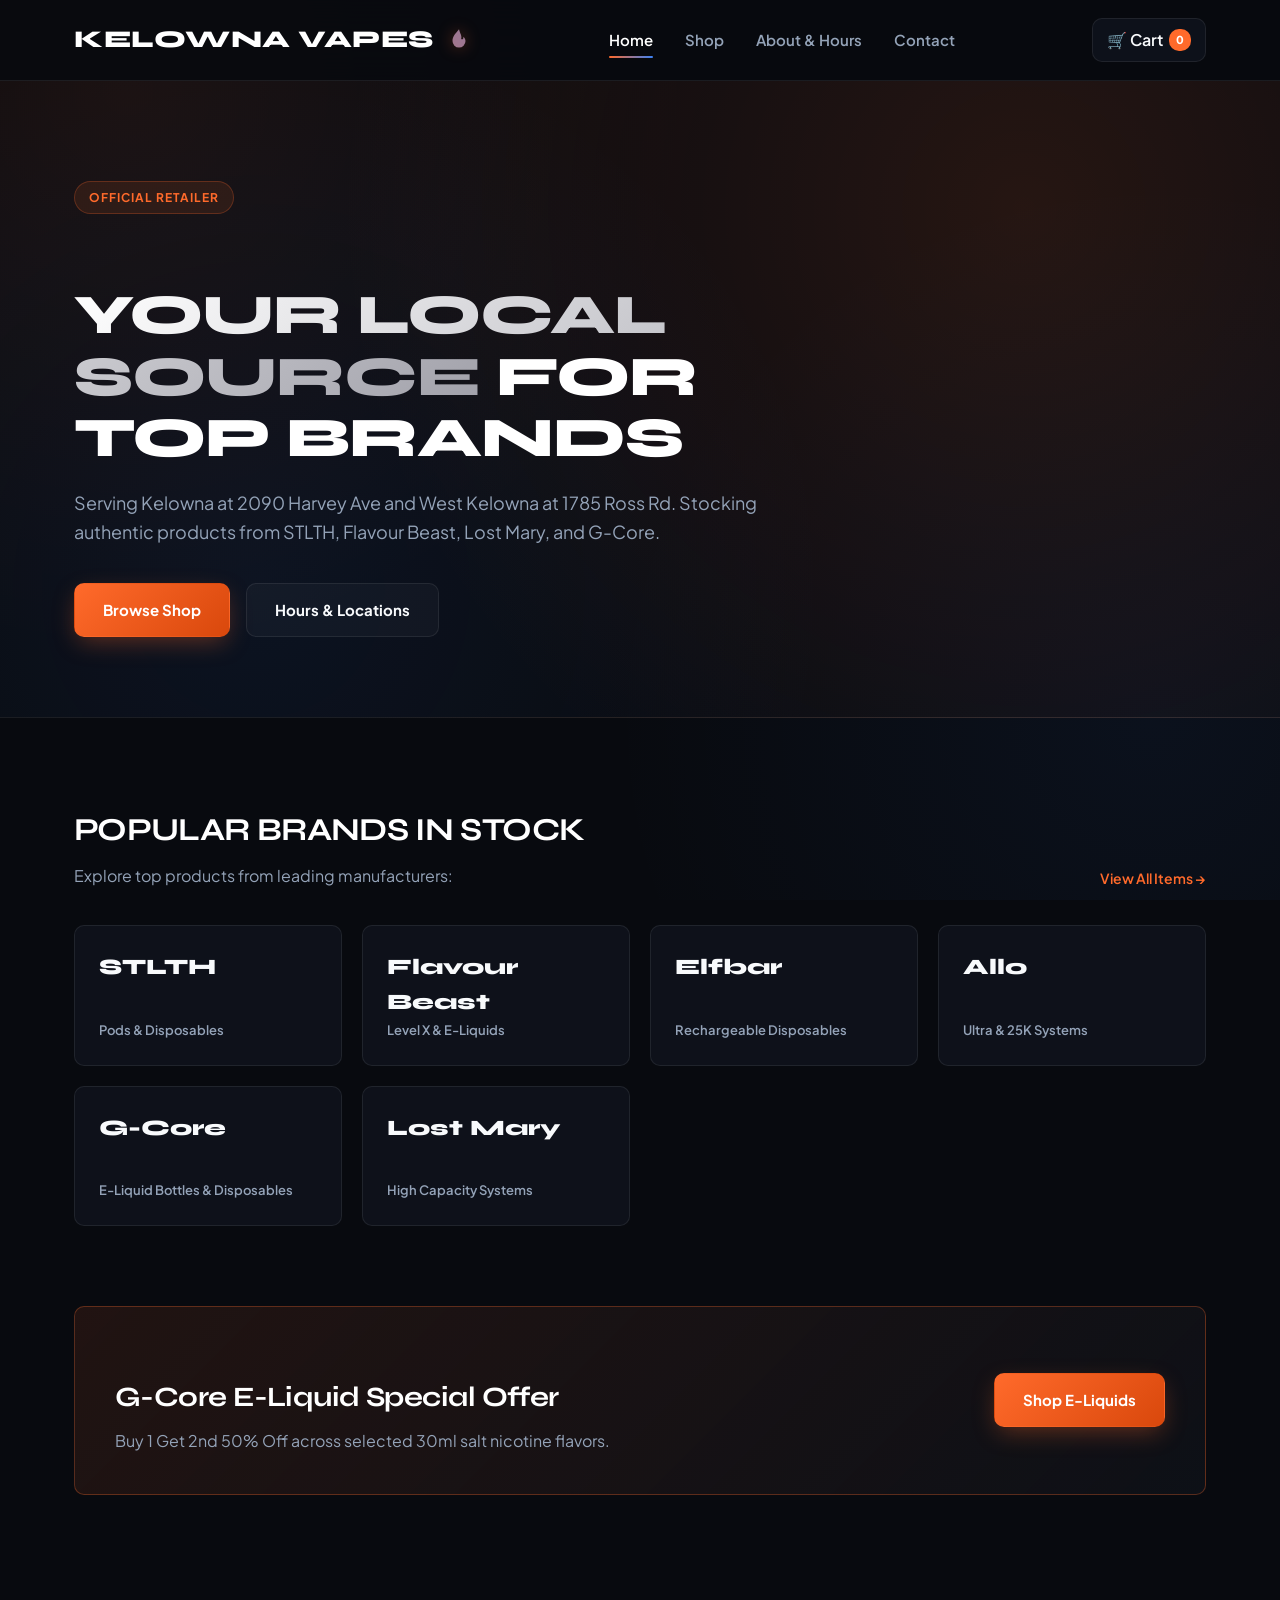
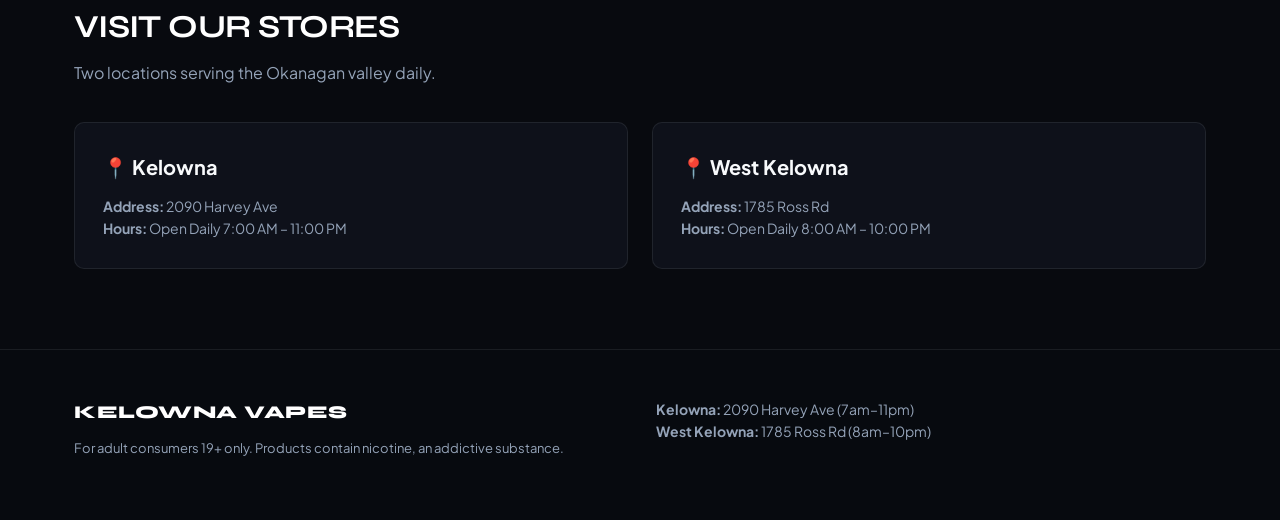
==== index.html @ 418dc434 "Update index.html" ====
<!DOCTYPE html>
<html lang="en">
<head>
<meta charset="UTF-8">
<meta name="viewport" content="width=device-width, initial-scale=1.0">
<title>Kelowna Vapes — Local Source for Top Brands</title>
<meta name="description" content="Serving Kelowna and West Kelowna with top brands including STLTH, Flavour Beast, Lost Mary, and G-Core.">
<link rel="preconnect" href="https://fonts.googleapis.com">
<link rel="preconnect" href="https://fonts.gstatic.com" crossorigin>
<link href="https://fonts.googleapis.com/css2?family=Plus+Jakarta+Sans:wght@400;500;600;700&family=Syne:wght@700;800&display=swap" rel="stylesheet">
<link rel="stylesheet" href="assets/css/style.css">
<style>
  /* Hero Section Styling */
  .hero-wrapper {
    position: relative;
    padding: 100px 0 80px;
    background: radial-gradient(circle at 80% 20%, rgba(255, 106, 43, 0.12) 0%, rgba(8, 10, 15, 0) 60%),
                radial-gradient(circle at 20% 80%, rgba(59, 130, 246, 0.08) 0%, rgba(8, 10, 15, 0) 50%);
    border-bottom: 1px solid var(--surface-border);
    overflow: hidden;
  }
  
  .hero-content {
    max-width: 750px;
  }

  .hero-tag {
    display: inline-flex;
    align-items: center;
    gap: 8px;
    font-size: 12px;
    font-weight: 700;
    letter-spacing: 1px;
    text-transform: uppercase;
    color: var(--primary);
    background: rgba(255, 106, 43, 0.1);
    border: 1px solid rgba(255, 106, 43, 0.25);
    padding: 6px 14px;
    border-radius: 20px;
    margin-bottom: 24px;
  }

  .hero-title {
    font-size: 56px;
    line-height: 1.1;
    font-weight: 800;
    margin-bottom: 20px;
    letter-spacing: -1px;
    text-transform: uppercase;
  }

  .hero-title span {
    background: linear-gradient(135deg, #ffffff 0%, #a1a1aa 100%);
    -webkit-background-clip: text;
    -webkit-text-fill-color: transparent;
  }

  .hero-subtitle {
    font-size: 18px;
    color: var(--muted);
    line-height: 1.6;
    margin-bottom: 36px;
  }

  .hero-cta-group {
    display: flex;
    gap: 16px;
    flex-wrap: wrap;
  }

  /* Section Titles */
  .section-header {
    margin-bottom: 36px;
    display: flex;
    justify-content: space-between;
    align-items: flex-end;
  }

  .section-title {
    font-size: 32px;
    text-transform: uppercase;
    margin-bottom: 8px;
  }

  /* Grid Layouts */
  .brand-grid {
    display: grid;
    grid-template-columns: repeat(auto-fit, minmax(240px, 1fr));
    gap: 20px;
    margin-bottom: 80px;
  }

  .brand-card {
    background: var(--surface-glass);
    border: 1px solid var(--surface-border);
    border-radius: var(--radius-sm);
    padding: 24px;
    text-decoration: none;
    color: var(--text);
    transition: all 0.3s ease;
    display: flex;
    flex-direction: column;
    justify-content: space-between;
    min-height: 140px;
  }

  .brand-card:hover {
    border-color: var(--primary);
    transform: translateY(-4px);
    box-shadow: 0 10px 30px rgba(0, 0, 0, 0.5), 0 0 15px rgba(255, 106, 43, 0.15);
  }

  .brand-name {
    font-family: var(--font-heading);
    font-size: 22px;
    font-weight: 800;
  }

  .brand-meta {
    font-size: 13px;
    color: var(--muted);
    font-weight: 600;
  }

  /* Featured Promo Card */
  .promo-banner {
    background: linear-gradient(135deg, rgba(255, 106, 43, 0.1) 0%, rgba(15, 18, 25, 0.8) 100%);
    border: 1px solid rgba(255, 106, 43, 0.3);
    border-radius: var(--radius-sm);
    padding: 40px;
    margin-bottom: 80px;
    display: flex;
    justify-content: space-between;
    align-items: center;
    gap: 24px;
    flex-wrap: wrap;
  }

  .promo-content h3 {
    font-size: 28px;
    margin-bottom: 8px;
  }

  .promo-content p {
    color: var(--muted);
    margin: 0;
  }

  /* Location Grid */
  .location-grid {
    display: grid;
    grid-template-columns: repeat(auto-fit, minmax(300px, 1fr));
    gap: 24px;
    margin-bottom: 80px;
  }

  .location-card {
    background: var(--surface-glass);
    border: 1px solid var(--surface-border);
    border-radius: var(--radius-sm);
    padding: 28px;
  }

  .location-title {
    font-size: 20px;
    font-weight: 700;
    margin-bottom: 12px;
    display: flex;
    align-items: center;
    gap: 8px;
  }

  .location-detail {
    color: var(--muted);
    font-size: 14px;
    line-height: 1.6;
  }

  /* Header Cart Button */
  .header-actions {
    display: flex;
    align-items: center;
    gap: 16px;
  }

  .cart-link {
    display: inline-flex;
    align-items: center;
    gap: 6px;
    font-weight: 600;
    color: var(--text);
    text-decoration: none;
    padding: 8px 14px;
    border-radius: var(--radius-sm);
    background: var(--surface-glass);
    border: 1px solid var(--surface-border);
  }

  .cart-badge {
    background: var(--primary);
    color: #fff;
    font-size: 11px;
    font-weight: 800;
    padding: 2px 7px;
    border-radius: 10px;
  }

  @media (max-width: 768px) {
    .hero-title { font-size: 38px; }
    .hero-wrapper { padding: 60px 0 40px; }
  }
</style>
</head>
<body>

<!-- Header -->
<header class="site-header">
  <div class="container">
    <a href="index.html" class="wordmark" aria-label="Kelowna Vapes Homepage">
      Kelowna Vapes
      <svg class="flame" viewBox="0 0 24 24" fill="none" aria-hidden="true">
        <defs><linearGradient id="fg1" x1="0" y1="24" x2="24" y2="0"><stop offset="0" stop-color="#ff6a2b"/><stop offset="1" stop-color="#3b82f6"/></linearGradient></defs>
        <path d="M12 2C9 6 6 8 6 13a6 6 0 0 0 12 0c0-2-1-3-2-4 .3 2-1 3-2 2 1-3-1-5-2-9z" fill="url(#fg1)"/>
      </svg>
    </a>
    <nav class="main-nav" id="main-nav">
      <a href="index.html" class="active">Home</a>
      <a href="shop.html">Shop</a>
      <a href="about.html">About &amp; Hours</a>
      <a href="contact.html">Contact</a>
    </nav>
    <div class="header-actions">
      <a href="cart.html" class="cart-link">
        🛒 Cart <span class="cart-badge" id="cart-count">0</span>
      </a>
      <button class="nav-toggle" id="nav-toggle" aria-label="Toggle Navigation Menu">
        <span>Menu</span>
        <div class="nav-toggle-icon" aria-hidden="true">
          <span></span>
          <span></span>
          <span></span>
        </div>
      </button>
    </div>
  </div>
</header>

<main>
  <!-- Hero Section -->
  <section class="hero-wrapper">
    <div class="container">
      <div class="hero-content">
        <div class="hero-tag">Official Retailer</div>
        <h1 class="hero-title"><span>Your Local Source</span> For Top Brands</h1>
        <p class="hero-subtitle">
          Serving Kelowna at 2090 Harvey Ave and West Kelowna at 1785 Ross Rd. Stocking authentic products from STLTH, Flavour Beast, Lost Mary, and G-Core.
        </p>
        <div class="hero-cta-group">
          <a href="shop.html" class="btn btn-primary">Browse Shop</a>
          <a href="about.html" class="btn btn-outline">Hours &amp; Locations</a>
        </div>
      </div>
    </div>
  </section>

  <!-- Popular Brands Section -->
  <section class="container" style="padding-top: 60px;">
    <div class="section-header">
      <div>
        <h2 class="section-title">Popular Brands In Stock</h2>
        <p style="color: var(--muted); margin: 0;">Explore top products from leading manufacturers:</p>
      </div>
      <a href="shop.html" style="color: var(--primary); text-decoration: none; font-weight: 600; font-size: 14px;">View All Items →</a>
    </div>

    <div class="brand-grid">
      <a href="shop.html?brand=STLTH" class="brand-card">
        <div class="brand-name">STLTH</div>
        <div class="brand-meta">Pods &amp; Disposables</div>
      </a>
      <a href="shop.html?brand=FlavourBeast" class="brand-card">
        <div class="brand-name">Flavour Beast</div>
        <div class="brand-meta">Level X &amp; E-Liquids</div>
      </a>
      <a href="shop.html?brand=Elfbar" class="brand-card">
        <div class="brand-name">Elfbar</div>
        <div class="brand-meta">Rechargeable Disposables</div>
      </a>
      <a href="shop.html?brand=Allo" class="brand-card">
        <div class="brand-name">Allo</div>
        <div class="brand-meta">Ultra &amp; 25K Systems</div>
      </a>
      <a href="shop.html?brand=GCore" class="brand-card">
        <div class="brand-name">G-Core</div>
        <div class="brand-meta">E-Liquid Bottles &amp; Disposables</div>
      </a>
      <a href="shop.html?brand=LostMary" class="brand-card">
        <div class="brand-name">Lost Mary</div>
        <div class="brand-meta">High Capacity Systems</div>
      </a>
    </div>

    <!-- Featured Deal / Promo Banner -->
    <div class="promo-banner">
      <div class="promo-content">
        <h3>G-Core E-Liquid Special Offer</h3>
        <p>Buy 1 Get 2nd 50% Off across selected 30ml salt nicotine flavors.</p>
      </div>
      <a href="shop.html?category=E-Liquids" class="btn btn-primary">Shop E-Liquids</a>
    </div>

    <!-- Store Locations Quick View -->
    <div class="section-header">
      <div>
        <h2 class="section-title">Visit Our Stores</h2>
        <p style="color: var(--muted); margin: 0;">Two locations serving the Okanagan valley daily.</p>
      </div>
    </div>

    <div class="location-grid">
      <div class="location-card">
        <div class="location-title">📍 Kelowna</div>
        <div class="location-detail">
          <strong>Address:</strong> 2090 Harvey Ave<br>
          <strong>Hours:</strong> Open Daily 7:00 AM – 11:00 PM
        </div>
      </div>
      <div class="location-card">
        <div class="location-title">📍 West Kelowna</div>
        <div class="location-detail">
          <strong>Address:</strong> 1785 Ross Rd<br>
          <strong>Hours:</strong> Open Daily 8:00 AM – 10:00 PM
        </div>
      </div>
    </div>
  </section>
</main>

<!-- Footer -->
<footer class="site-footer">
  <div class="container">
    <div>
      <div class="wordmark" style="font-size:18px;">Kelowna Vapes</div>
      <p class="footer-note">For adult consumers 19+ only. Products contain nicotine, an addictive substance.</p>
    </div>
    
    <div>
      <p style="margin:0; color:var(--muted); font-size:14px; line-height: 1.6;">
        <strong>Kelowna:</strong> 2090 Harvey Ave (7am–11pm)<br>
        <strong>West Kelowna:</strong> 1785 Ross Rd (8am–10pm)
      </p>
    </div>
  </div>
</footer>

<script>
  function updateCartBadge() {
    const cart = JSON.parse(localStorage.getItem('cart')) || [];
    const count = cart.reduce((total, item) => total + item.quantity, 0);
    const badge = document.getElementById('cart-count');
    if (badge) badge.textContent = count;
  }
  document.addEventListener('DOMContentLoaded', updateCartBadge);
</script>
<script src="assets/js/main.js"></script>
</body>
</html>
---- assets/css/style.css ----
@import url('https://fonts.googleapis.com/css2?family=Plus+Jakarta+Sans:wght@400;500;600;700&family=Syne:wght@700;800&display=swap');

:root {
  --background: #080a0f;
  --surface: #11151f;
  --surface-hover: #181d2a;
  --surface-glass: rgba(17, 21, 31, 0.75);
  --surface-border: rgba(255, 255, 255, 0.08);
  --surface-border-active: rgba(255, 106, 43, 0.4);
  
  --primary: #ff6a2b;
  --primary-hover: #ff8149;
  --primary-glow: rgba(255, 106, 43, 0.35);
  --accent-blue: #3b82f6;
  --accent-purple: #8b5cf6;
  
  --text: #f8fafc;
  --muted: #94a3b8;

  --font-heading: 'Syne', sans-serif;
  --font-body: 'Plus Jakarta Sans', sans-serif;

  --radius-sm: 10px;
  --radius-md: 16px;
  --radius-lg: 24px;
  
  --shadow-main: 0 24px 48px -12px rgba(0, 0, 0, 0.7);
  --shadow-glow: 0 0 30px rgba(255, 106, 43, 0.2);
}

* {
  box-sizing: border-box;
}

body {
  margin: 0;
  padding: 0;
  background-color: var(--background);
  color: var(--text);
  font-family: var(--font-body);
  line-height: 1.6;
  -webkit-font-smoothing: antialiased;
  overflow-x: hidden;
  background-image: 
    radial-gradient(circle at 10% 10%, rgba(255, 106, 43, 0.08) 0%, transparent 40%),
    radial-gradient(circle at 90% 80%, rgba(59, 130, 246, 0.06) 0%, transparent 40%);
  background-attachment: fixed;
}

h1, h2, h3, h4 {
  font-family: var(--font-heading);
  letter-spacing: -0.02em;
  color: #ffffff;
}

.container {
  max-width: 1180px;
  margin: 0 auto;
  padding: 0 24px;
}

/* Header & Glassmorphism Navigation */
.site-header {
  background: rgba(8, 10, 15, 0.85);
  backdrop-filter: blur(20px);
  -webkit-backdrop-filter: blur(20px);
  border-bottom: 1px solid var(--surface-border);
  padding: 18px 0;
  position: sticky;
  top: 0;
  z-index: 100;
}

.site-header .container {
  display: flex;
  align-items: center;
  justify-content: space-between;
}

.wordmark {
  display: flex;
  align-items: center;
  gap: 12px;
  font-family: var(--font-heading);
  font-size: 24px;
  font-weight: 800;
  color: #ffffff;
  text-decoration: none;
  text-transform: uppercase;
  letter-spacing: 0.5px;
}

.flame {
  width: 26px;
  height: 26px;
  filter: drop-shadow(0 0 8px var(--primary-glow));
}

.main-nav {
  display: flex;
  gap: 32px;
  align-items: center;
}

.main-nav a {
  color: var(--muted);
  text-decoration: none;
  font-weight: 600;
  font-size: 15px;
  transition: all 0.25s ease;
  position: relative;
  padding: 6px 0;
}

.main-nav a:hover, 
.main-nav a.active {
  color: #ffffff;
}

.main-nav a::after {
  content: '';
  position: absolute;
  bottom: 0;
  left: 50%;
  width: 0;
  height: 2px;
  background: linear-gradient(90deg, var(--primary), var(--accent-blue));
  border-radius: 2px;
  transition: all 0.3s cubic-bezier(0.16, 1, 0.3, 1);
  transform: translateX(-50%);
}

.main-nav a:hover::after,
.main-nav a.active::after {
  width: 100%;
}

/* Custom Mobile Menu Button */
.nav-toggle {
  display: none;
  align-items: center;
  gap: 10px;
  background: var(--surface-glass);
  backdrop-filter: blur(12px);
  -webkit-backdrop-filter: blur(12px);
  border: 1px solid var(--surface-border);
  color: var(--text);
  font-family: var(--font-body);
  font-size: 14px;
  font-weight: 600;
  padding: 8px 16px;
  border-radius: var(--radius-sm);
  cursor: pointer;
  transition: all 0.25s ease;
  user-select: none;
}

.nav-toggle:hover {
  border-color: var(--surface-border-active);
  background: var(--surface-hover);
  color: #ffffff;
  box-shadow: 0 0 15px var(--primary-glow);
}

.nav-toggle-icon {
  width: 18px;
  height: 12px;
  display: flex;
  flex-direction: column;
  justify-content: space-between;
}

.nav-toggle-icon span {
  display: block;
  width: 100%;
  height: 2px;
  background-color: currentColor;
  border-radius: 2px;
  transition: transform 0.3s ease, opacity 0.3s ease;
}

.nav-toggle.is-open .nav-toggle-icon span:nth-child(1) {
  transform: translateY(5px) rotate(45deg);
}

.nav-toggle.is-open .nav-toggle-icon span:nth-child(2) {
  opacity: 0;
}

.nav-toggle.is-open .nav-toggle-icon span:nth-child(3) {
  transform: translateY(-5px) rotate(-45deg);
}

/* Animated Gradient Border Cards */
.gradient-border-card {
  position: relative;
  background: var(--surface-glass);
  backdrop-filter: blur(16px);
  border-radius: var(--radius-md);
  padding: 28px;
  z-index: 1;
  overflow: hidden;
  transition: transform 0.35s cubic-bezier(0.16, 1, 0.3, 1), box-shadow 0.35s ease;
  text-decoration: none;
  color: var(--text);
  display: block;
}

.gradient-border-card::before {
  content: '';
  position: absolute;
  inset: 0;
  border-radius: var(--radius-md);
  padding: 1px;
  background: var(--surface-border);
  -webkit-mask: linear-gradient(#fff 0 0) content-box, linear-gradient(#fff 0 0);
  -webkit-mask-composite: xor;
  mask-composite: exclude;
  pointer-events: none;
  transition: opacity 0.4s ease;
}

.gradient-border-card::after {
  content: '';
  position: absolute;
  inset: -50%;
  background: conic-gradient(
    from 0deg,
    transparent 0deg 180deg,
    var(--primary) 220deg,
    var(--accent-blue) 280deg,
    var(--accent-purple) 330deg,
    transparent 360deg
  );
  border-radius: inherit;
  opacity: 0;
  z-index: -1;
  transition: opacity 0.4s ease;
  animation: spinBorder 4s linear infinite;
  pointer-events: none;
}

.gradient-border-card:hover {
  transform: translateY(-6px);
  box-shadow: 0 16px 40px -10px rgba(0, 0, 0, 0.6), 0 0 30px -5px var(--primary-glow);
}

.gradient-border-card:hover::before {
  opacity: 0;
}

.gradient-border-card:hover::after {
  opacity: 1;
}

@keyframes spinBorder {
  0% { transform: rotate(0deg); }
  100% { transform: rotate(360deg); }
}

/* Buttons */
.btn {
  display: inline-flex;
  align-items: center;
  justify-content: center;
  gap: 10px;
  padding: 14px 28px;
  border-radius: var(--radius-sm);
  font-family: var(--font-body);
  font-size: 15px;
  font-weight: 700;
  text-decoration: none;
  cursor: pointer;
  border: 1px solid transparent;
  transition: all 0.3s ease;
}

.btn-primary {
  background: linear-gradient(135deg, var(--primary) 0%, #d9480c 100%);
  color: #ffffff;
  box-shadow: 0 8px 24px -4px var(--primary-glow);
}

.btn-primary:hover {
  transform: translateY(-2px);
  box-shadow: 0 12px 32px -2px rgba(255, 106, 43, 0.5);
}

.btn-outline {
  background: rgba(255, 255, 255, 0.03);
  border-color: var(--surface-border);
  color: var(--text);
}

.btn-outline:hover {
  background: rgba(255, 255, 255, 0.08);
  border-color: rgba(255, 255, 255, 0.2);
  color: #ffffff;
  transform: translateY(-2px);
}

/* Age Gate Modal */
.age-gate {
  position: fixed;
  inset: 0;
  background: rgba(4, 6, 10, 0.92);
  backdrop-filter: blur(20px);
  display: flex;
  align-items: center;
  justify-content: center;
  z-index: 1000;
  padding: 24px;
}

.age-card {
  background: var(--surface-glass);
  border: 1px solid var(--surface-border);
  border-radius: var(--radius-lg);
  padding: 48px 40px;
  max-width: 440px;
  width: 100%;
  text-align: center;
  box-shadow: var(--shadow-main);
}

.age-actions {
  display: flex;
  gap: 16px;
  margin-top: 32px;
}

.age-actions .btn {
  flex: 1;
}

/* Footer */
.site-footer {
  background: rgba(8, 10, 15, 0.95);
  border-top: 1px solid var(--surface-border);
  padding: 48px 0;
  margin-top: 80px;
}

.site-footer .container {
  display: grid;
  grid-template-columns: repeat(auto-fit, minmax(260px, 1fr));
  gap: 32px;
}

.footer-note {
  color: var(--muted);
  font-size: 13px;
  margin-top: 12px;
}

.footer-badges {
  display: flex;
  flex-wrap: wrap;
  gap: 8px;
}

.badge {
  background: rgba(255, 255, 255, 0.05);
  border: 1px solid var(--surface-border);
  font-size: 12px;
  padding: 4px 12px;
  border-radius: 20px;
  color: var(--muted);
}

/* Mobile Media Queries */
@media (max-width: 768px) {
  .nav-toggle {
    display: flex;
  }

  .main-nav {
    display: none;
    position: absolute;
    top: 100%;
    left: 0;
    right: 0;
    background: rgba(8, 10, 15, 0.96);
    backdrop-filter: blur(20px);
    -webkit-backdrop-filter: blur(20px);
    border-bottom: 1px solid var(--surface-border);
    flex-direction: column;
    padding: 24px;
    gap: 16px;
    box-shadow: 0 20px 30px rgba(0, 0, 0, 0.5);
  }

  .main-nav.is-open {
    display: flex;
  }
}
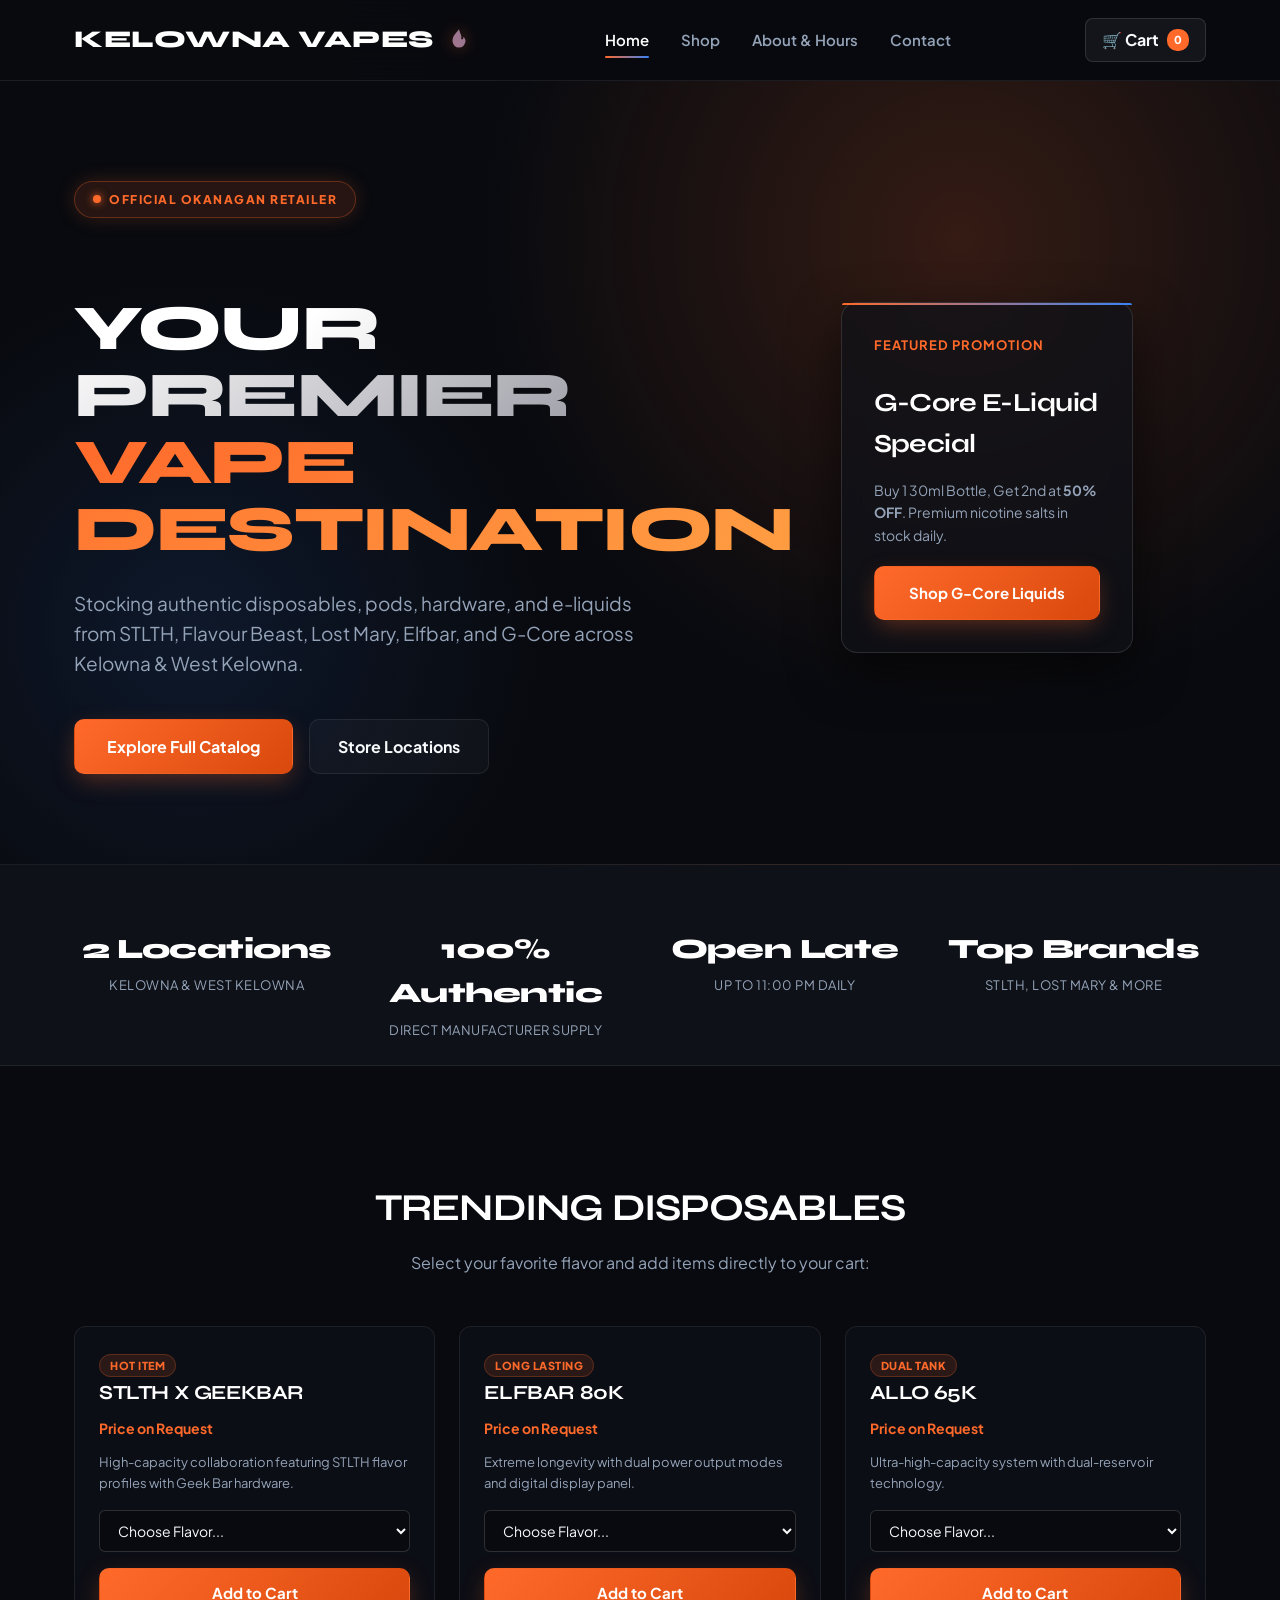
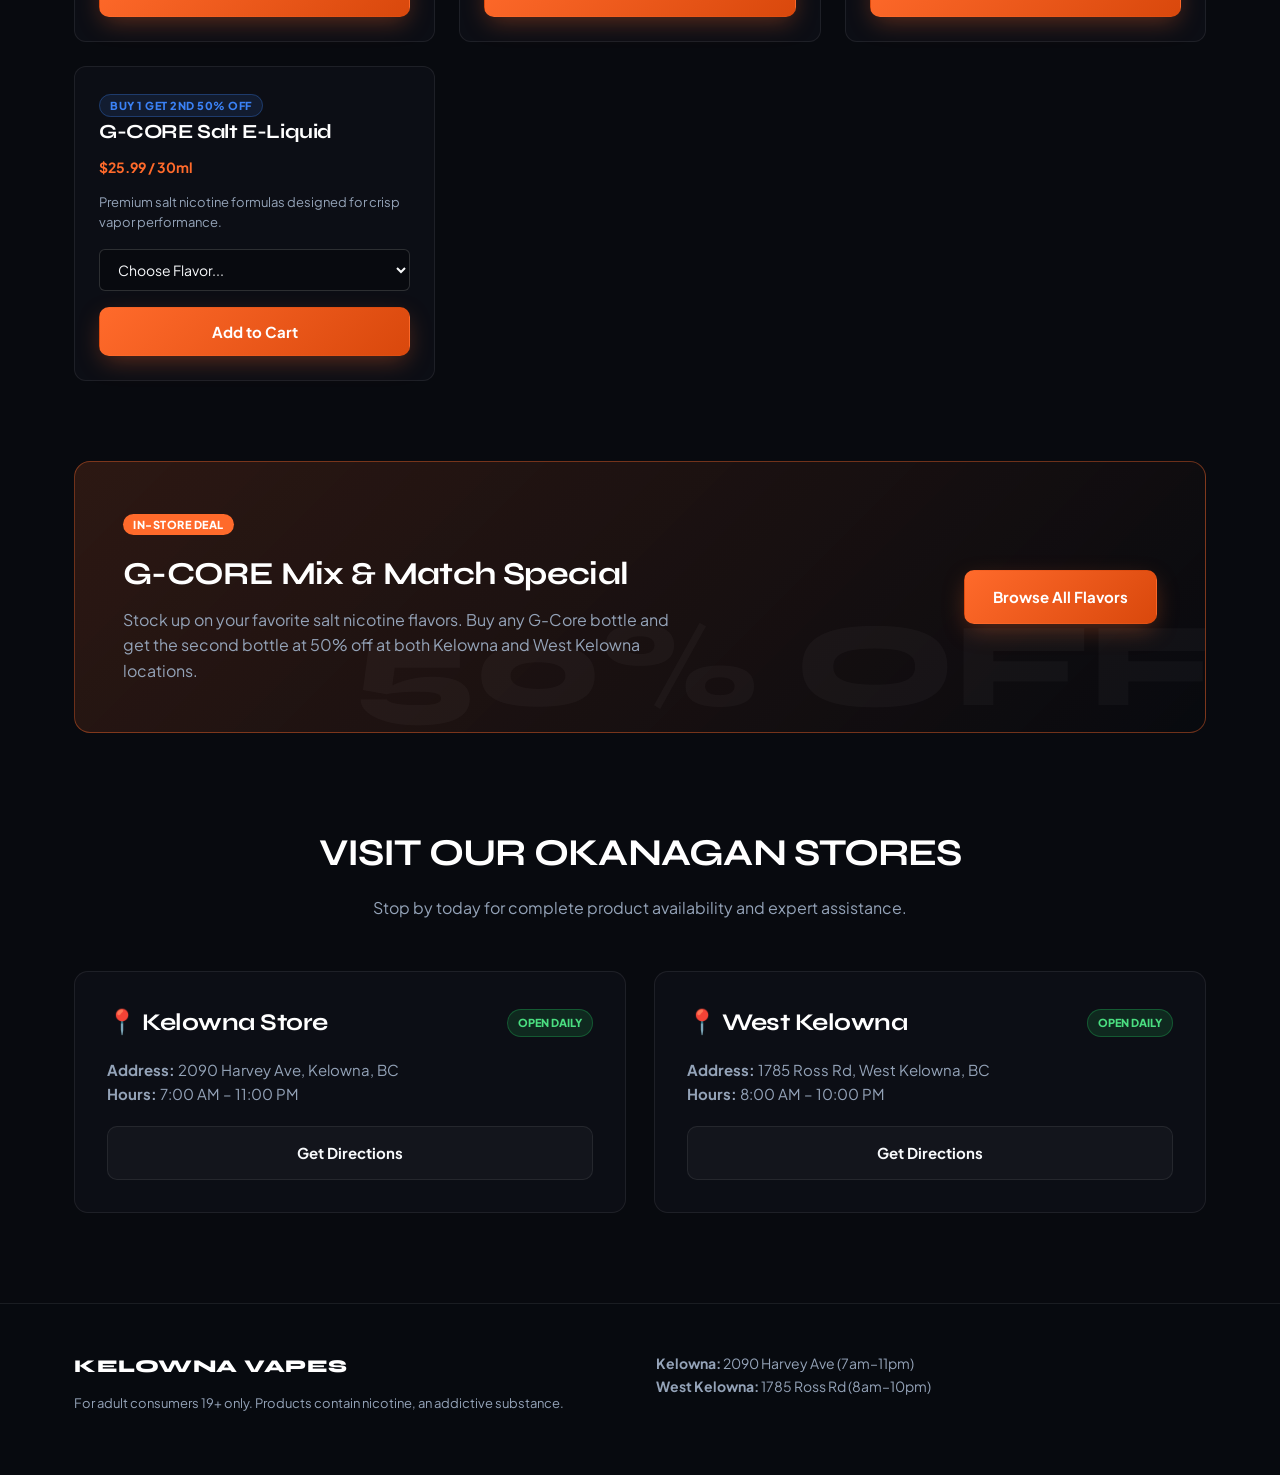
==== commit e2fc4774: "Update index.html" ====
--- a/index.html
+++ b/index.html
@@ -3,180 +3,290 @@
 <head>
 <meta charset="UTF-8">
 <meta name="viewport" content="width=device-width, initial-scale=1.0">
-<title>Kelowna Vapes — Local Source for Top Brands</title>
+<title>Kelowna Vapes — Premium Disposable Vapes & E-Liquids</title>
 <meta name="description" content="Serving Kelowna and West Kelowna with top brands including STLTH, Flavour Beast, Lost Mary, and G-Core.">
 <link rel="preconnect" href="https://fonts.googleapis.com">
 <link rel="preconnect" href="https://fonts.gstatic.com" crossorigin>
-<link href="https://fonts.googleapis.com/css2?family=Plus+Jakarta+Sans:wght@400;500;600;700&family=Syne:wght@700;800&display=swap" rel="stylesheet">
+<link href="https://fonts.googleapis.com/css2?family=Plus+Jakarta+Sans:wght@400;500;600;700;800&family=Syne:wght@700;800;900&display=swap" rel="stylesheet">
 <link rel="stylesheet" href="assets/css/style.css">
 <style>
-  /* Hero Section Styling */
+  /* Hero & Visual Glow FX */
   .hero-wrapper {
     position: relative;
-    padding: 100px 0 80px;
-    background: radial-gradient(circle at 80% 20%, rgba(255, 106, 43, 0.12) 0%, rgba(8, 10, 15, 0) 60%),
-                radial-gradient(circle at 20% 80%, rgba(59, 130, 246, 0.08) 0%, rgba(8, 10, 15, 0) 50%);
-    border-bottom: 1px solid var(--surface-border);
+    padding: 100px 0 90px;
+    background: 
+      radial-gradient(600px circle at 75% 20%, rgba(255, 106, 43, 0.18), transparent 80%),
+      radial-gradient(500px circle at 15% 70%, rgba(59, 130, 246, 0.12), transparent 70%),
+      #080a0f;
+    border-bottom: 1px solid rgba(255, 255, 255, 0.08);
     overflow: hidden;
   }
-  
-  .hero-content {
-    max-width: 750px;
-  }
-
-  .hero-tag {
+
+  .hero-grid {
+    display: grid;
+    grid-template-columns: 1.2fr 0.8fr;
+    gap: 48px;
+    align-items: center;
+  }
+
+  .hero-tag-pill {
     display: inline-flex;
     align-items: center;
     gap: 8px;
     font-size: 12px;
+    font-weight: 800;
+    letter-spacing: 1.5px;
+    text-transform: uppercase;
+    color: var(--primary);
+    background: rgba(255, 106, 43, 0.12);
+    border: 1px solid rgba(255, 106, 43, 0.3);
+    padding: 8px 18px;
+    border-radius: 30px;
+    margin-bottom: 24px;
+    box-shadow: 0 0 20px rgba(255, 106, 43, 0.2);
+  }
+
+  .pulse-dot {
+    width: 8px;
+    height: 8px;
+    background: var(--primary);
+    border-radius: 50%;
+    box-shadow: 0 0 8px var(--primary);
+  }
+
+  .hero-title {
+    font-family: var(--font-heading);
+    font-size: 64px;
+    line-height: 1.05;
+    font-weight: 900;
+    margin-bottom: 24px;
+    letter-spacing: -1.5px;
+    text-transform: uppercase;
+  }
+
+  .text-gradient {
+    background: linear-gradient(135deg, #ffffff 30%, #a1a1aa 100%);
+    -webkit-background-clip: text;
+    -webkit-text-fill-color: transparent;
+  }
+
+  .text-accent {
+    background: linear-gradient(135deg, #ff6a2b 0%, #ff9e43 100%);
+    -webkit-background-clip: text;
+    -webkit-text-fill-color: transparent;
+  }
+
+  .hero-subtitle {
+    font-size: 19px;
+    color: var(--muted);
+    line-height: 1.6;
+    margin-bottom: 40px;
+    max-width: 600px;
+  }
+
+  .hero-cta-group {
+    display: flex;
+    gap: 16px;
+    flex-wrap: wrap;
+  }
+
+  /* Hero Featured Visual Box */
+  .hero-visual-card {
+    background: rgba(15, 18, 25, 0.7);
+    border: 1px solid rgba(255, 255, 255, 0.12);
+    border-radius: 16px;
+    padding: 32px;
+    backdrop-filter: blur(12px);
+    box-shadow: 0 20px 50px rgba(0, 0, 0, 0.6);
+    position: relative;
+  }
+
+  .hero-visual-card::before {
+    content: '';
+    position: absolute;
+    top: 0; left: 0; right: 0; height: 2px;
+    background: linear-gradient(90deg, var(--primary), #3b82f6);
+    border-radius: 16px 16px 0 0;
+  }
+
+  .visual-card-title {
+    font-size: 13px;
     font-weight: 700;
     letter-spacing: 1px;
     text-transform: uppercase;
     color: var(--primary);
-    background: rgba(255, 106, 43, 0.1);
-    border: 1px solid rgba(255, 106, 43, 0.25);
-    padding: 6px 14px;
-    border-radius: 20px;
-    margin-bottom: 24px;
-  }
-
-  .hero-title {
-    font-size: 56px;
-    line-height: 1.1;
+    margin-bottom: 12px;
+  }
+
+  .visual-card-heading {
+    font-size: 26px;
+    font-family: var(--font-heading);
+    margin-bottom: 8px;
+  }
+
+  /* Stats / Value Bar */
+  .value-bar {
+    background: rgba(15, 18, 25, 0.9);
+    border-bottom: 1px solid rgba(255, 255, 255, 0.08);
+    padding: 24px 0;
+  }
+  .value-grid {
+    display: grid;
+    grid-template-columns: repeat(auto-fit, minmax(200px, 1fr));
+    gap: 24px;
+    text-align: center;
+  }
+  .value-item h4 {
+    font-size: 28px;
     font-weight: 800;
-    margin-bottom: 20px;
-    letter-spacing: -1px;
+    margin-bottom: 4px;
+    color: #fff;
+  }
+  .value-item p {
+    font-size: 13px;
+    color: var(--muted);
+    margin: 0;
     text-transform: uppercase;
-  }
-
-  .hero-title span {
-    background: linear-gradient(135deg, #ffffff 0%, #a1a1aa 100%);
-    -webkit-background-clip: text;
-    -webkit-text-fill-color: transparent;
-  }
-
-  .hero-subtitle {
-    font-size: 18px;
-    color: var(--muted);
-    line-height: 1.6;
-    margin-bottom: 36px;
-  }
-
-  .hero-cta-group {
-    display: flex;
-    gap: 16px;
-    flex-wrap: wrap;
-  }
-
-  /* Section Titles */
-  .section-header {
-    margin-bottom: 36px;
-    display: flex;
-    justify-content: space-between;
-    align-items: flex-end;
+    letter-spacing: 0.5px;
+  }
+
+  /* Interactive Product Cards */
+  .section-title-wrap {
+    text-align: center;
+    max-width: 650px;
+    margin: 0 auto 50px;
   }
 
   .section-title {
-    font-size: 32px;
+    font-size: 38px;
     text-transform: uppercase;
-    margin-bottom: 8px;
-  }
-
-  /* Grid Layouts */
-  .brand-grid {
+    margin-bottom: 12px;
+  }
+
+  .product-grid {
     display: grid;
-    grid-template-columns: repeat(auto-fit, minmax(240px, 1fr));
-    gap: 20px;
+    grid-template-columns: repeat(auto-fill, minmax(280px, 1fr));
+    gap: 24px;
     margin-bottom: 80px;
   }
 
-  .brand-card {
-    background: var(--surface-glass);
-    border: 1px solid var(--surface-border);
-    border-radius: var(--radius-sm);
+  .home-product-card {
+    background: rgba(15, 18, 25, 0.6);
+    border: 1px solid rgba(255, 255, 255, 0.08);
+    border-radius: 12px;
     padding: 24px;
-    text-decoration: none;
-    color: var(--text);
-    transition: all 0.3s ease;
     display: flex;
     flex-direction: column;
     justify-content: space-between;
-    min-height: 140px;
-  }
-
-  .brand-card:hover {
+    transition: all 0.3s cubic-bezier(0.16, 1, 0.3, 1);
+  }
+
+  .home-product-card:hover {
+    border-color: rgba(255, 106, 43, 0.5);
+    transform: translateY(-6px);
+    box-shadow: 0 16px 36px rgba(0, 0, 0, 0.5), 0 0 20px rgba(255, 106, 43, 0.15);
+  }
+
+  .home-card-badge {
+    align-self: flex-start;
+    font-size: 11px;
+    font-weight: 800;
+    text-transform: uppercase;
+    letter-spacing: 0.5px;
+    color: var(--primary);
+    background: rgba(255, 106, 43, 0.12);
+    border: 1px solid rgba(255, 106, 43, 0.25);
+    padding: 4px 10px;
+    border-radius: 12px;
+    margin-bottom: 16px;
+  }
+
+  .flavor-select {
+    width: 100%;
+    background: rgba(8, 10, 15, 0.9);
+    border: 1px solid rgba(255, 255, 255, 0.15);
+    color: var(--text);
+    padding: 10px 14px;
+    border-radius: 6px;
+    font-family: var(--font-body);
+    font-size: 14px;
+    margin-bottom: 16px;
+    outline: none;
+    cursor: pointer;
+  }
+
+  .flavor-select:focus {
     border-color: var(--primary);
-    transform: translateY(-4px);
-    box-shadow: 0 10px 30px rgba(0, 0, 0, 0.5), 0 0 15px rgba(255, 106, 43, 0.15);
-  }
-
-  .brand-name {
+  }
+
+  /* Large Promotional Banner */
+  .deal-banner {
+    background: linear-gradient(135deg, rgba(255, 106, 43, 0.15) 0%, rgba(8, 10, 15, 0.9) 100%);
+    border: 1px solid rgba(255, 106, 43, 0.4);
+    border-radius: 16px;
+    padding: 48px;
+    margin-bottom: 90px;
+    display: grid;
+    grid-template-columns: 1fr auto;
+    align-items: center;
+    gap: 32px;
+    position: relative;
+    overflow: hidden;
+  }
+
+  .deal-banner::before {
+    content: '50% OFF';
+    position: absolute;
+    right: -20px;
+    bottom: -30px;
+    font-size: 120px;
+    font-weight: 900;
     font-family: var(--font-heading);
-    font-size: 22px;
-    font-weight: 800;
-  }
-
-  .brand-meta {
-    font-size: 13px;
-    color: var(--muted);
-    font-weight: 600;
-  }
-
-  /* Featured Promo Card */
-  .promo-banner {
-    background: linear-gradient(135deg, rgba(255, 106, 43, 0.1) 0%, rgba(15, 18, 25, 0.8) 100%);
-    border: 1px solid rgba(255, 106, 43, 0.3);
-    border-radius: var(--radius-sm);
-    padding: 40px;
-    margin-bottom: 80px;
+    color: rgba(255, 255, 255, 0.03);
+    pointer-events: none;
+  }
+
+  /* Location Cards */
+  .location-grid {
+    display: grid;
+    grid-template-columns: repeat(auto-fit, minmax(320px, 1fr));
+    gap: 28px;
+    margin-bottom: 90px;
+  }
+
+  .store-card {
+    background: rgba(15, 18, 25, 0.6);
+    border: 1px solid rgba(255, 255, 255, 0.08);
+    border-radius: 14px;
+    padding: 32px;
+    position: relative;
+  }
+
+  .store-card-header {
     display: flex;
     justify-content: space-between;
     align-items: center;
-    gap: 24px;
-    flex-wrap: wrap;
-  }
-
-  .promo-content h3 {
-    font-size: 28px;
-    margin-bottom: 8px;
-  }
-
-  .promo-content p {
-    color: var(--muted);
+    margin-bottom: 16px;
+  }
+
+  .store-title {
+    font-size: 24px;
+    font-family: var(--font-heading);
     margin: 0;
   }
 
-  /* Location Grid */
-  .location-grid {
-    display: grid;
-    grid-template-columns: repeat(auto-fit, minmax(300px, 1fr));
-    gap: 24px;
-    margin-bottom: 80px;
-  }
-
-  .location-card {
-    background: var(--surface-glass);
-    border: 1px solid var(--surface-border);
-    border-radius: var(--radius-sm);
-    padding: 28px;
-  }
-
-  .location-title {
-    font-size: 20px;
-    font-weight: 700;
-    margin-bottom: 12px;
-    display: flex;
-    align-items: center;
-    gap: 8px;
-  }
-
-  .location-detail {
-    color: var(--muted);
-    font-size: 14px;
-    line-height: 1.6;
-  }
-
-  /* Header Cart Button */
+  .open-badge {
+    background: rgba(34, 197, 94, 0.15);
+    color: #4ade80;
+    border: 1px solid rgba(34, 197, 94, 0.3);
+    font-size: 11px;
+    font-weight: 800;
+    padding: 4px 10px;
+    border-radius: 20px;
+    text-transform: uppercase;
+  }
+
+  /* Cart Badge Link */
   .header-actions {
     display: flex;
     align-items: center;
@@ -186,14 +296,20 @@
   .cart-link {
     display: inline-flex;
     align-items: center;
-    gap: 6px;
-    font-weight: 600;
+    gap: 8px;
+    font-weight: 700;
     color: var(--text);
     text-decoration: none;
-    padding: 8px 14px;
-    border-radius: var(--radius-sm);
-    background: var(--surface-glass);
-    border: 1px solid var(--surface-border);
+    padding: 8px 16px;
+    border-radius: 8px;
+    background: rgba(255, 255, 255, 0.05);
+    border: 1px solid rgba(255, 255, 255, 0.12);
+    transition: all 0.2s;
+  }
+
+  .cart-link:hover {
+    border-color: var(--primary);
+    background: rgba(255, 106, 43, 0.1);
   }
 
   .cart-badge {
@@ -205,15 +321,16 @@
     border-radius: 10px;
   }
 
-  @media (max-width: 768px) {
-    .hero-title { font-size: 38px; }
-    .hero-wrapper { padding: 60px 0 40px; }
+  @media (max-width: 992px) {
+    .hero-grid { grid-template-columns: 1fr; }
+    .hero-title { font-size: 44px; }
+    .deal-banner { grid-template-columns: 1fr; }
   }
 </style>
 </head>
 <body>
 
-<!-- Header -->
+<!-- Site Header -->
 <header class="site-header">
   <div class="container">
     <a href="index.html" class="wordmark" aria-label="Kelowna Vapes Homepage">
@@ -249,88 +366,186 @@
   <!-- Hero Section -->
   <section class="hero-wrapper">
     <div class="container">
-      <div class="hero-content">
-        <div class="hero-tag">Official Retailer</div>
-        <h1 class="hero-title"><span>Your Local Source</span> For Top Brands</h1>
-        <p class="hero-subtitle">
-          Serving Kelowna at 2090 Harvey Ave and West Kelowna at 1785 Ross Rd. Stocking authentic products from STLTH, Flavour Beast, Lost Mary, and G-Core.
+      <div class="hero-grid">
+        <div>
+          <div class="hero-tag-pill">
+            <span class="pulse-dot"></span> Official Okanagan Retailer
+          </div>
+          <h1 class="hero-title">
+            <span class="text-gradient">Your Premier</span><br>
+            <span class="text-accent">Vape Destination</span>
+          </h1>
+          <p class="hero-subtitle">
+            Stocking authentic disposables, pods, hardware, and e-liquids from STLTH, Flavour Beast, Lost Mary, Elfbar, and G-Core across Kelowna &amp; West Kelowna.
+          </p>
+          <div class="hero-cta-group">
+            <a href="shop.html" class="btn btn-primary" style="padding: 14px 32px; font-size: 16px;">Explore Full Catalog</a>
+            <a href="about.html" class="btn btn-outline" style="padding: 14px 28px; font-size: 16px;">Store Locations</a>
+          </div>
+        </div>
+
+        <!-- Hero Visual Showcase Box -->
+        <div class="hero-visual-card">
+          <div class="visual-card-title">Featured Promotion</div>
+          <h3 class="visual-card-heading">G-Core E-Liquid Special</h3>
+          <p style="color: var(--muted); font-size: 14px; margin-bottom: 20px;">
+            Buy 1 30ml Bottle, Get 2nd at <strong>50% OFF</strong>. Premium nicotine salts in stock daily.
+          </p>
+          <a href="shop.html?category=E-Liquids" class="btn btn-primary" style="width: 100%; text-align: center;">Shop G-Core Liquids</a>
+        </div>
+      </div>
+    </div>
+  </section>
+
+  <!-- Value Bar / Stats -->
+  <section class="value-bar">
+    <div class="container">
+      <div class="value-grid">
+        <div class="value-item">
+          <h4>2 Locations</h4>
+          <p>Kelowna &amp; West Kelowna</p>
+        </div>
+        <div class="value-item">
+          <h4>100% Authentic</h4>
+          <p>Direct Manufacturer Supply</p>
+        </div>
+        <div class="value-item">
+          <h4>Open Late</h4>
+          <p>Up to 11:00 PM Daily</p>
+        </div>
+        <div class="value-item">
+          <h4>Top Brands</h4>
+          <p>STLTH, Lost Mary &amp; More</p>
+        </div>
+      </div>
+    </div>
+  </section>
+
+  <!-- Featured Products Section (Direct Shop Cards) -->
+  <section class="container" style="padding-top: 80px;">
+    <div class="section-title-wrap">
+      <h2 class="section-title">Trending Disposables</h2>
+      <p style="color: var(--muted); margin: 0;">Select your favorite flavor and add items directly to your cart:</p>
+    </div>
+
+    <div class="product-grid">
+
+      <!-- STLTH X GEEKBAR -->
+      <div class="home-product-card" data-title="STLTH X GEEKBAR" data-price="Price on Request">
+        <div>
+          <span class="home-card-badge">HOT ITEM</span>
+          <h3 style="font-size: 20px; margin: 0 0 8px;">STLTH X GEEKBAR</h3>
+          <div style="color: var(--primary); font-weight: 700; margin-bottom: 12px; font-size: 14px;">Price on Request</div>
+          <p style="color: var(--muted); font-size: 13px; margin-bottom: 16px;">High-capacity collaboration featuring STLTH flavor profiles with Geek Bar hardware.</p>
+          <select class="flavor-select" aria-label="Select Flavor">
+            <option value="">Choose Flavor...</option>
+            <option>Blueberry Watermelon Ice</option>
+            <option>Coconut Ice</option>
+            <option>Lychee Melon Ice</option>
+            <option>Juicy Peach Ice</option>
+            <option>Strawberry Banana Ice</option>
+          </select>
+        </div>
+        <button class="btn btn-primary add-to-cart-btn" style="width: 100%;">Add to Cart</button>
+      </div>
+
+      <!-- ELFBAR 80K -->
+      <div class="home-product-card" data-title="ELFBAR 80K" data-price="Price on Request">
+        <div>
+          <span class="home-card-badge">LONG LASTING</span>
+          <h3 style="font-size: 20px; margin: 0 0 8px;">ELFBAR 80K</h3>
+          <div style="color: var(--primary); font-weight: 700; margin-bottom: 12px; font-size: 14px;">Price on Request</div>
+          <p style="color: var(--muted); font-size: 13px; margin-bottom: 16px;">Extreme longevity with dual power output modes and digital display panel.</p>
+          <select class="flavor-select" aria-label="Select Flavor">
+            <option value="">Choose Flavor...</option>
+            <option>Blue Razz Ice</option>
+            <option>Miami Mint</option>
+            <option>Double Mango</option>
+            <option>Watermelon Ice</option>
+          </select>
+        </div>
+        <button class="btn btn-primary add-to-cart-btn" style="width: 100%;">Add to Cart</button>
+      </div>
+
+      <!-- ALLO 65K -->
+      <div class="home-product-card" data-title="ALLO 65K" data-price="Price on Request">
+        <div>
+          <span class="home-card-badge">DUAL TANK</span>
+          <h3 style="font-size: 20px; margin: 0 0 8px;">ALLO 65K</h3>
+          <div style="color: var(--primary); font-weight: 700; margin-bottom: 12px; font-size: 14px;">Price on Request</div>
+          <p style="color: var(--muted); font-size: 13px; margin-bottom: 16px;">Ultra-high-capacity system with dual-reservoir technology.</p>
+          <select class="flavor-select" aria-label="Select Flavor">
+            <option value="">Choose Flavor...</option>
+            <option>Blue Razz</option>
+            <option>Grape Ice</option>
+            <option>Mighty Mint</option>
+            <option>Orange Fanta</option>
+          </select>
+        </div>
+        <button class="btn btn-primary add-to-cart-btn" style="width: 100%;">Add to Cart</button>
+      </div>
+
+      <!-- G-CORE E-LIQUID -->
+      <div class="home-product-card" data-title="G-CORE Salt E-Liquid" data-price="$25.99">
+        <div>
+          <span class="home-card-badge" style="color: #3b82f6; background: rgba(59, 130, 246, 0.12); border-color: rgba(59, 130, 246, 0.3);">BUY 1 GET 2ND 50% OFF</span>
+          <h3 style="font-size: 20px; margin: 0 0 8px;">G-CORE Salt E-Liquid</h3>
+          <div style="color: var(--primary); font-weight: 700; margin-bottom: 12px; font-size: 14px;">$25.99 / 30ml</div>
+          <p style="color: var(--muted); font-size: 13px; margin-bottom: 16px;">Premium salt nicotine formulas designed for crisp vapor performance.</p>
+          <select class="flavor-select" aria-label="Select Flavor">
+            <option value="">Choose Flavor...</option>
+            <option>Banana Ice</option>
+            <option>Blue Razz</option>
+            <option>Double Mint</option>
+            <option>Tobacco</option>
+          </select>
+        </div>
+        <button class="btn btn-primary add-to-cart-btn" style="width: 100%;">Add to Cart</button>
+      </div>
+
+    </div>
+
+    <!-- Promo Banner -->
+    <div class="deal-banner">
+      <div>
+        <span class="home-card-badge" style="background: var(--primary); color: #fff; border: none;">IN-STORE DEAL</span>
+        <h2 style="font-size: 32px; font-family: var(--font-heading); margin: 12px 0 8px;">G-CORE Mix &amp; Match Special</h2>
+        <p style="color: var(--muted); margin: 0; max-width: 550px;">
+          Stock up on your favorite salt nicotine flavors. Buy any G-Core bottle and get the second bottle at 50% off at both Kelowna and West Kelowna locations.
         </p>
-        <div class="hero-cta-group">
-          <a href="shop.html" class="btn btn-primary">Browse Shop</a>
-          <a href="about.html" class="btn btn-outline">Hours &amp; Locations</a>
-        </div>
-      </div>
-    </div>
-  </section>
-
-  <!-- Popular Brands Section -->
-  <section class="container" style="padding-top: 60px;">
-    <div class="section-header">
-      <div>
-        <h2 class="section-title">Popular Brands In Stock</h2>
-        <p style="color: var(--muted); margin: 0;">Explore top products from leading manufacturers:</p>
-      </div>
-      <a href="shop.html" style="color: var(--primary); text-decoration: none; font-weight: 600; font-size: 14px;">View All Items →</a>
-    </div>
-
-    <div class="brand-grid">
-      <a href="shop.html?brand=STLTH" class="brand-card">
-        <div class="brand-name">STLTH</div>
-        <div class="brand-meta">Pods &amp; Disposables</div>
-      </a>
-      <a href="shop.html?brand=FlavourBeast" class="brand-card">
-        <div class="brand-name">Flavour Beast</div>
-        <div class="brand-meta">Level X &amp; E-Liquids</div>
-      </a>
-      <a href="shop.html?brand=Elfbar" class="brand-card">
-        <div class="brand-name">Elfbar</div>
-        <div class="brand-meta">Rechargeable Disposables</div>
-      </a>
-      <a href="shop.html?brand=Allo" class="brand-card">
-        <div class="brand-name">Allo</div>
-        <div class="brand-meta">Ultra &amp; 25K Systems</div>
-      </a>
-      <a href="shop.html?brand=GCore" class="brand-card">
-        <div class="brand-name">G-Core</div>
-        <div class="brand-meta">E-Liquid Bottles &amp; Disposables</div>
-      </a>
-      <a href="shop.html?brand=LostMary" class="brand-card">
-        <div class="brand-name">Lost Mary</div>
-        <div class="brand-meta">High Capacity Systems</div>
-      </a>
-    </div>
-
-    <!-- Featured Deal / Promo Banner -->
-    <div class="promo-banner">
-      <div class="promo-content">
-        <h3>G-Core E-Liquid Special Offer</h3>
-        <p>Buy 1 Get 2nd 50% Off across selected 30ml salt nicotine flavors.</p>
-      </div>
-      <a href="shop.html?category=E-Liquids" class="btn btn-primary">Shop E-Liquids</a>
-    </div>
-
-    <!-- Store Locations Quick View -->
-    <div class="section-header">
-      <div>
-        <h2 class="section-title">Visit Our Stores</h2>
-        <p style="color: var(--muted); margin: 0;">Two locations serving the Okanagan valley daily.</p>
-      </div>
+      </div>
+      <a href="shop.html" class="btn btn-primary" style="white-space: nowrap; padding: 14px 28px;">Browse All Flavors</a>
+    </div>
+
+    <!-- Store Locations Section -->
+    <div class="section-title-wrap">
+      <h2 class="section-title">Visit Our Okanagan Stores</h2>
+      <p style="color: var(--muted); margin: 0;">Stop by today for complete product availability and expert assistance.</p>
     </div>
 
     <div class="location-grid">
-      <div class="location-card">
-        <div class="location-title">📍 Kelowna</div>
-        <div class="location-detail">
-          <strong>Address:</strong> 2090 Harvey Ave<br>
-          <strong>Hours:</strong> Open Daily 7:00 AM – 11:00 PM
-        </div>
-      </div>
-      <div class="location-card">
-        <div class="location-title">📍 West Kelowna</div>
-        <div class="location-detail">
-          <strong>Address:</strong> 1785 Ross Rd<br>
-          <strong>Hours:</strong> Open Daily 8:00 AM – 10:00 PM
-        </div>
+      <div class="store-card">
+        <div class="store-card-header">
+          <h3 class="store-title">📍 Kelowna Store</h3>
+          <span class="open-badge">OPEN DAILY</span>
+        </div>
+        <p style="color: var(--muted); font-size: 15px; line-height: 1.6; margin-bottom: 20px;">
+          <strong>Address:</strong> 2090 Harvey Ave, Kelowna, BC<br>
+          <strong>Hours:</strong> 7:00 AM – 11:00 PM
+        </p>
+        <a href="about.html" class="btn btn-outline" style="width: 100%; text-align: center;">Get Directions</a>
+      </div>
+
+      <div class="store-card">
+        <div class="store-card-header">
+          <h3 class="store-title">📍 West Kelowna</h3>
+          <span class="open-badge">OPEN DAILY</span>
+        </div>
+        <p style="color: var(--muted); font-size: 15px; line-height: 1.6; margin-bottom: 20px;">
+          <strong>Address:</strong> 1785 Ross Rd, West Kelowna, BC<br>
+          <strong>Hours:</strong> 8:00 AM – 10:00 PM
+        </p>
+        <a href="about.html" class="btn btn-outline" style="width: 100%; text-align: center;">Get Directions</a>
       </div>
     </div>
   </section>
@@ -343,7 +558,6 @@
       <div class="wordmark" style="font-size:18px;">Kelowna Vapes</div>
       <p class="footer-note">For adult consumers 19+ only. Products contain nicotine, an addictive substance.</p>
     </div>
-    
     <div>
       <p style="margin:0; color:var(--muted); font-size:14px; line-height: 1.6;">
         <strong>Kelowna:</strong> 2090 Harvey Ave (7am–11pm)<br>
@@ -354,12 +568,48 @@
 </footer>
 
 <script>
+  // Cart management script
+  function getCart() {
+    return JSON.parse(localStorage.getItem('cart')) || [];
+  }
+
   function updateCartBadge() {
-    const cart = JSON.parse(localStorage.getItem('cart')) || [];
+    const cart = getCart();
     const count = cart.reduce((total, item) => total + item.quantity, 0);
     const badge = document.getElementById('cart-count');
     if (badge) badge.textContent = count;
   }
+
+  document.querySelectorAll('.add-to-cart-btn').forEach(button => {
+    button.addEventListener('click', (e) => {
+      const card = e.target.closest('.home-product-card');
+      const title = card.getAttribute('data-title');
+      const price = card.getAttribute('data-price');
+      const flavorSelect = card.querySelector('.flavor-select');
+      const flavor = flavorSelect ? flavorSelect.value : '';
+
+      if (flavorSelect && !flavor) {
+        alert('Please select a flavor before adding to cart.');
+        return;
+      }
+
+      const cart = getCart();
+      const existingIndex = cart.findIndex(item => item.title === title && item.flavor === flavor);
+
+      if (existingIndex > -1) {
+        cart[existingIndex].quantity += 1;
+      } else {
+        cart.push({ title, price, flavor, quantity: 1 });
+      }
+
+      localStorage.setItem('cart', JSON.stringify(cart));
+      updateCartBadge();
+
+      button.textContent = 'Added to Cart!';
+      setTimeout(() => { button.textContent = 'Add to Cart'; }, 1500);
+    });
+  });
+
   document.addEventListener('DOMContentLoaded', updateCartBadge);
 </script>
 <script src="assets/js/main.js"></script>
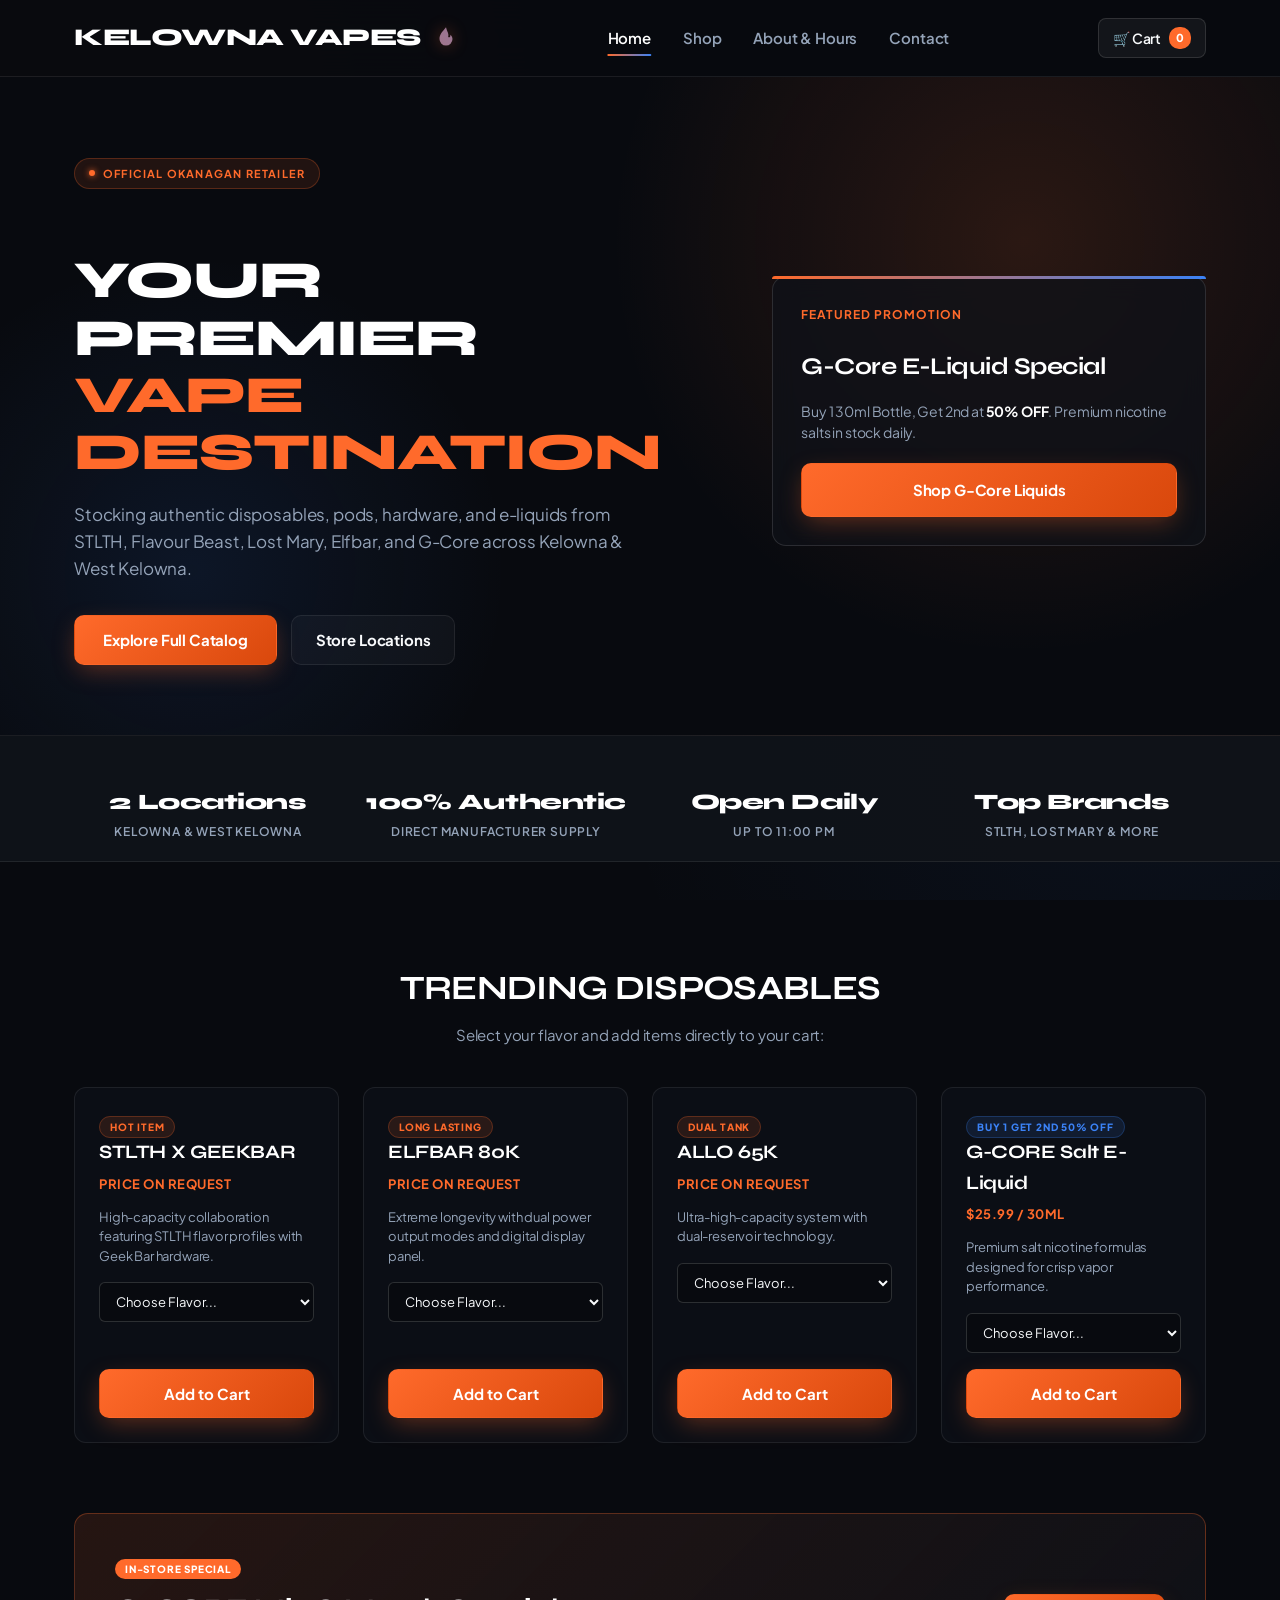
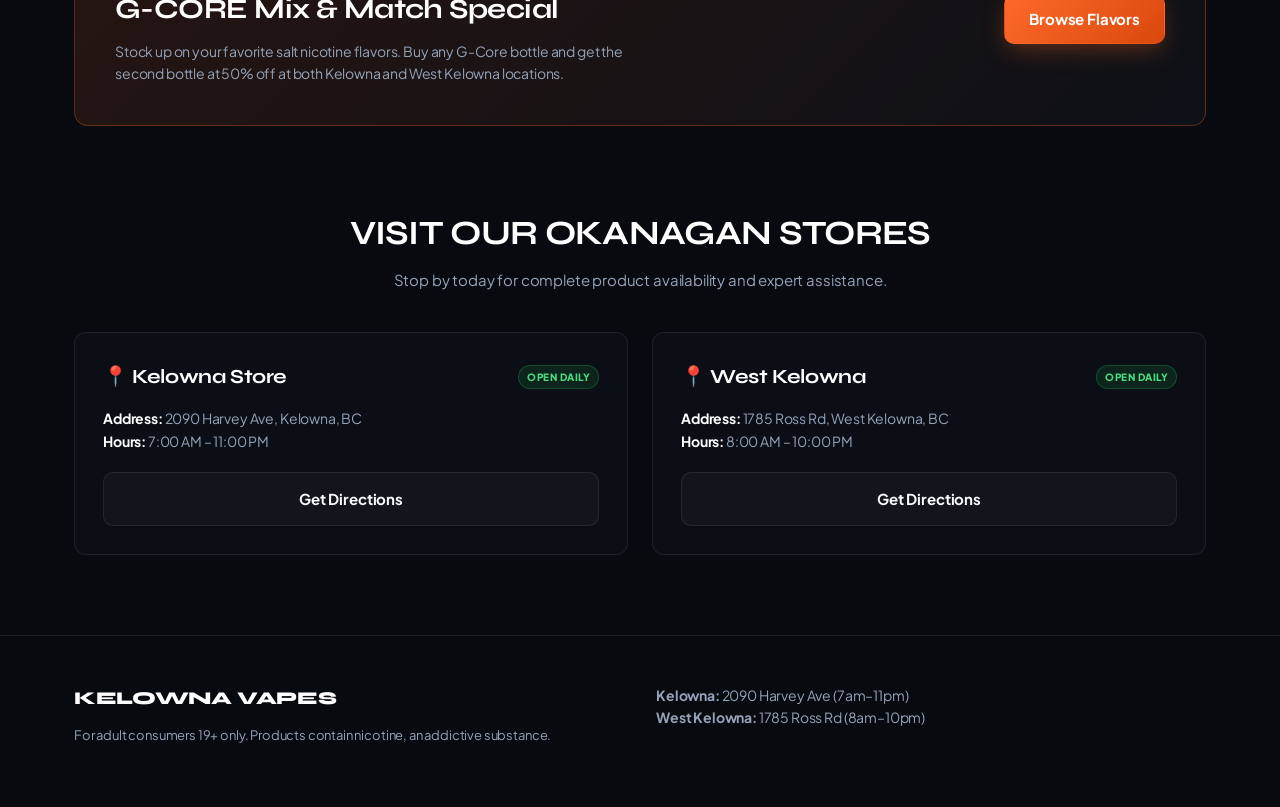
==== commit d7233680: "Update index.html" ====
--- a/index.html
+++ b/index.html
@@ -7,19 +7,29 @@
 <meta name="description" content="Serving Kelowna and West Kelowna with top brands including STLTH, Flavour Beast, Lost Mary, and G-Core.">
 <link rel="preconnect" href="https://fonts.googleapis.com">
 <link rel="preconnect" href="https://fonts.gstatic.com" crossorigin>
-<link href="https://fonts.googleapis.com/css2?family=Plus+Jakarta+Sans:wght@400;500;600;700;800&family=Syne:wght@700;800;900&display=swap" rel="stylesheet">
+<link href="https://fonts.googleapis.com/css2?family=Plus+Jakarta+Sans:ital,wght@0,400;0,500;0,600;0,700;0,800;1,400&family=Syne:wght@700;800&display=swap" rel="stylesheet">
 <link rel="stylesheet" href="assets/css/style.css">
 <style>
+  /* Typography Hierarchy Fixes */
+  body {
+    font-family: 'Plus Jakarta Sans', -apple-system, BlinkMacSystemFont, sans-serif;
+    letter-spacing: -0.01em;
+  }
+  
+  h1, h2, h3, .wordmark {
+    font-family: 'Syne', sans-serif;
+    letter-spacing: -0.02em;
+  }
+
   /* Hero & Visual Glow FX */
   .hero-wrapper {
     position: relative;
-    padding: 100px 0 90px;
+    padding: 80px 0 70px;
     background: 
-      radial-gradient(600px circle at 75% 20%, rgba(255, 106, 43, 0.18), transparent 80%),
-      radial-gradient(500px circle at 15% 70%, rgba(59, 130, 246, 0.12), transparent 70%),
+      radial-gradient(550px circle at 80% 25%, rgba(255, 106, 43, 0.14), transparent 75%),
+      radial-gradient(450px circle at 15% 75%, rgba(59, 130, 246, 0.10), transparent 70%),
       #080a0f;
     border-bottom: 1px solid rgba(255, 255, 255, 0.08);
-    overflow: hidden;
   }
 
   .hero-grid {
@@ -33,172 +43,170 @@
     display: inline-flex;
     align-items: center;
     gap: 8px;
-    font-size: 12px;
-    font-weight: 800;
-    letter-spacing: 1.5px;
+    font-size: 11px;
+    font-weight: 700;
+    letter-spacing: 1.2px;
     text-transform: uppercase;
     color: var(--primary);
-    background: rgba(255, 106, 43, 0.12);
-    border: 1px solid rgba(255, 106, 43, 0.3);
-    padding: 8px 18px;
-    border-radius: 30px;
-    margin-bottom: 24px;
-    box-shadow: 0 0 20px rgba(255, 106, 43, 0.2);
+    background: rgba(255, 106, 43, 0.1);
+    border: 1px solid rgba(255, 106, 43, 0.25);
+    padding: 6px 14px;
+    border-radius: 20px;
+    margin-bottom: 20px;
   }
 
   .pulse-dot {
-    width: 8px;
-    height: 8px;
+    width: 6px;
+    height: 6px;
     background: var(--primary);
     border-radius: 50%;
-    box-shadow: 0 0 8px var(--primary);
+    box-shadow: 0 0 6px var(--primary);
   }
 
   .hero-title {
-    font-family: var(--font-heading);
-    font-size: 64px;
-    line-height: 1.05;
-    font-weight: 900;
-    margin-bottom: 24px;
-    letter-spacing: -1.5px;
-    text-transform: uppercase;
-  }
-
-  .text-gradient {
-    background: linear-gradient(135deg, #ffffff 30%, #a1a1aa 100%);
-    -webkit-background-clip: text;
-    -webkit-text-fill-color: transparent;
-  }
-
-  .text-accent {
-    background: linear-gradient(135deg, #ff6a2b 0%, #ff9e43 100%);
-    -webkit-background-clip: text;
-    -webkit-text-fill-color: transparent;
+    font-size: 52px;
+    line-height: 1.1;
+    font-weight: 800;
+    margin-bottom: 20px;
+    text-transform: uppercase;
   }
 
   .hero-subtitle {
-    font-size: 19px;
+    font-size: 17px;
     color: var(--muted);
     line-height: 1.6;
-    margin-bottom: 40px;
-    max-width: 600px;
+    margin-bottom: 32px;
+    max-width: 580px;
   }
 
   .hero-cta-group {
     display: flex;
-    gap: 16px;
+    gap: 14px;
     flex-wrap: wrap;
   }
 
-  /* Hero Featured Visual Box */
+  /* Hero Visual Box */
   .hero-visual-card {
-    background: rgba(15, 18, 25, 0.7);
+    background: rgba(15, 18, 25, 0.75);
     border: 1px solid rgba(255, 255, 255, 0.12);
-    border-radius: 16px;
-    padding: 32px;
+    border-radius: 14px;
+    padding: 28px;
     backdrop-filter: blur(12px);
-    box-shadow: 0 20px 50px rgba(0, 0, 0, 0.6);
     position: relative;
   }
 
   .hero-visual-card::before {
     content: '';
     position: absolute;
-    top: 0; left: 0; right: 0; height: 2px;
+    top: -1px; left: -1px; right: -1px; height: 3px;
     background: linear-gradient(90deg, var(--primary), #3b82f6);
-    border-radius: 16px 16px 0 0;
+    border-radius: 14px 14px 0 0;
   }
 
   .visual-card-title {
-    font-size: 13px;
+    font-size: 12px;
     font-weight: 700;
     letter-spacing: 1px;
     text-transform: uppercase;
     color: var(--primary);
-    margin-bottom: 12px;
+    margin-bottom: 8px;
   }
 
   .visual-card-heading {
-    font-size: 26px;
-    font-family: var(--font-heading);
-    margin-bottom: 8px;
+    font-size: 24px;
+    margin-bottom: 10px;
   }
 
   /* Stats / Value Bar */
   .value-bar {
-    background: rgba(15, 18, 25, 0.9);
+    background: rgba(15, 18, 25, 0.95);
     border-bottom: 1px solid rgba(255, 255, 255, 0.08);
-    padding: 24px 0;
+    padding: 20px 0;
   }
   .value-grid {
     display: grid;
-    grid-template-columns: repeat(auto-fit, minmax(200px, 1fr));
-    gap: 24px;
+    grid-template-columns: repeat(auto-fit, minmax(180px, 1fr));
+    gap: 20px;
     text-align: center;
   }
   .value-item h4 {
-    font-size: 28px;
+    font-size: 22px;
     font-weight: 800;
-    margin-bottom: 4px;
-    color: #fff;
+    margin-bottom: 2px;
+    color: #ffffff;
   }
   .value-item p {
-    font-size: 13px;
+    font-size: 12px;
     color: var(--muted);
     margin: 0;
     text-transform: uppercase;
-    letter-spacing: 0.5px;
+    letter-spacing: 0.8px;
+    font-weight: 600;
   }
 
   /* Interactive Product Cards */
   .section-title-wrap {
     text-align: center;
-    max-width: 650px;
-    margin: 0 auto 50px;
+    max-width: 600px;
+    margin: 0 auto 40px;
   }
 
   .section-title {
-    font-size: 38px;
-    text-transform: uppercase;
-    margin-bottom: 12px;
+    font-size: 34px;
+    text-transform: uppercase;
+    margin-bottom: 8px;
   }
 
   .product-grid {
     display: grid;
-    grid-template-columns: repeat(auto-fill, minmax(280px, 1fr));
+    grid-template-columns: repeat(auto-fill, minmax(260px, 1fr));
     gap: 24px;
-    margin-bottom: 80px;
+    margin-bottom: 70px;
   }
 
   .home-product-card {
-    background: rgba(15, 18, 25, 0.6);
+    background: rgba(15, 18, 25, 0.65);
     border: 1px solid rgba(255, 255, 255, 0.08);
     border-radius: 12px;
     padding: 24px;
     display: flex;
     flex-direction: column;
     justify-content: space-between;
-    transition: all 0.3s cubic-bezier(0.16, 1, 0.3, 1);
+    transition: all 0.25s ease;
   }
 
   .home-product-card:hover {
-    border-color: rgba(255, 106, 43, 0.5);
-    transform: translateY(-6px);
-    box-shadow: 0 16px 36px rgba(0, 0, 0, 0.5), 0 0 20px rgba(255, 106, 43, 0.15);
+    border-color: rgba(255, 106, 43, 0.4);
+    transform: translateY(-4px);
+    box-shadow: 0 12px 30px rgba(0, 0, 0, 0.4);
   }
 
   .home-card-badge {
     align-self: flex-start;
-    font-size: 11px;
+    font-size: 10px;
     font-weight: 800;
     text-transform: uppercase;
-    letter-spacing: 0.5px;
+    letter-spacing: 0.8px;
     color: var(--primary);
     background: rgba(255, 106, 43, 0.12);
     border: 1px solid rgba(255, 106, 43, 0.25);
     padding: 4px 10px;
     border-radius: 12px;
-    margin-bottom: 16px;
+    margin-bottom: 14px;
+  }
+
+  .product-card-title {
+    font-size: 19px;
+    margin: 0 0 6px 0;
+  }
+
+  .product-price-tag {
+    color: var(--primary);
+    font-weight: 700;
+    font-size: 13px;
+    text-transform: uppercase;
+    letter-spacing: 0.5px;
+    margin-bottom: 12px;
   }
 
   .flavor-select {
@@ -206,10 +214,10 @@
     background: rgba(8, 10, 15, 0.9);
     border: 1px solid rgba(255, 255, 255, 0.15);
     color: var(--text);
-    padding: 10px 14px;
+    padding: 10px 12px;
     border-radius: 6px;
-    font-family: var(--font-body);
-    font-size: 14px;
+    font-family: 'Plus Jakarta Sans', sans-serif;
+    font-size: 13px;
     margin-bottom: 16px;
     outline: none;
     cursor: pointer;
@@ -219,74 +227,65 @@
     border-color: var(--primary);
   }
 
-  /* Large Promotional Banner */
+  /* Promotional Banner */
   .deal-banner {
-    background: linear-gradient(135deg, rgba(255, 106, 43, 0.15) 0%, rgba(8, 10, 15, 0.9) 100%);
-    border: 1px solid rgba(255, 106, 43, 0.4);
-    border-radius: 16px;
-    padding: 48px;
-    margin-bottom: 90px;
-    display: grid;
-    grid-template-columns: 1fr auto;
+    background: linear-gradient(135deg, rgba(255, 106, 43, 0.12) 0%, rgba(15, 18, 25, 0.85) 100%);
+    border: 1px solid rgba(255, 106, 43, 0.3);
+    border-radius: 14px;
+    padding: 40px;
+    margin-bottom: 80px;
+    display: flex;
+    justify-content: space-between;
     align-items: center;
-    gap: 32px;
-    position: relative;
-    overflow: hidden;
-  }
-
-  .deal-banner::before {
-    content: '50% OFF';
-    position: absolute;
-    right: -20px;
-    bottom: -30px;
-    font-size: 120px;
-    font-weight: 900;
-    font-family: var(--font-heading);
-    color: rgba(255, 255, 255, 0.03);
-    pointer-events: none;
+    gap: 24px;
+    flex-wrap: wrap;
+  }
+
+  .deal-banner h2 {
+    font-size: 28px;
+    margin: 8px 0;
   }
 
   /* Location Cards */
   .location-grid {
     display: grid;
-    grid-template-columns: repeat(auto-fit, minmax(320px, 1fr));
-    gap: 28px;
-    margin-bottom: 90px;
+    grid-template-columns: repeat(auto-fit, minmax(300px, 1fr));
+    gap: 24px;
+    margin-bottom: 80px;
   }
 
   .store-card {
-    background: rgba(15, 18, 25, 0.6);
+    background: rgba(15, 18, 25, 0.65);
     border: 1px solid rgba(255, 255, 255, 0.08);
-    border-radius: 14px;
-    padding: 32px;
-    position: relative;
+    border-radius: 12px;
+    padding: 28px;
   }
 
   .store-card-header {
     display: flex;
     justify-content: space-between;
     align-items: center;
-    margin-bottom: 16px;
+    margin-bottom: 14px;
   }
 
   .store-title {
-    font-size: 24px;
-    font-family: var(--font-heading);
+    font-size: 20px;
     margin: 0;
   }
 
   .open-badge {
-    background: rgba(34, 197, 94, 0.15);
+    background: rgba(34, 197, 94, 0.12);
     color: #4ade80;
-    border: 1px solid rgba(34, 197, 94, 0.3);
-    font-size: 11px;
+    border: 1px solid rgba(34, 197, 94, 0.25);
+    font-size: 10px;
     font-weight: 800;
-    padding: 4px 10px;
-    border-radius: 20px;
-    text-transform: uppercase;
-  }
-
-  /* Cart Badge Link */
+    padding: 3px 8px;
+    border-radius: 12px;
+    text-transform: uppercase;
+    letter-spacing: 0.5px;
+  }
+
+  /* Header Actions */
   .header-actions {
     display: flex;
     align-items: center;
@@ -297,14 +296,15 @@
     display: inline-flex;
     align-items: center;
     gap: 8px;
-    font-weight: 700;
+    font-weight: 600;
+    font-size: 14px;
     color: var(--text);
     text-decoration: none;
-    padding: 8px 16px;
+    padding: 8px 14px;
     border-radius: 8px;
     background: rgba(255, 255, 255, 0.05);
     border: 1px solid rgba(255, 255, 255, 0.12);
-    transition: all 0.2s;
+    transition: all 0.2s ease;
   }
 
   .cart-link:hover {
@@ -323,14 +323,13 @@
 
   @media (max-width: 992px) {
     .hero-grid { grid-template-columns: 1fr; }
-    .hero-title { font-size: 44px; }
-    .deal-banner { grid-template-columns: 1fr; }
+    .hero-title { font-size: 40px; }
   }
 </style>
 </head>
 <body>
 
-<!-- Site Header -->
+<!-- Header -->
 <header class="site-header">
   <div class="container">
     <a href="index.html" class="wordmark" aria-label="Kelowna Vapes Homepage">
@@ -372,24 +371,24 @@
             <span class="pulse-dot"></span> Official Okanagan Retailer
           </div>
           <h1 class="hero-title">
-            <span class="text-gradient">Your Premier</span><br>
-            <span class="text-accent">Vape Destination</span>
+            Your Premier<br>
+            <span style="color: var(--primary);">Vape Destination</span>
           </h1>
           <p class="hero-subtitle">
             Stocking authentic disposables, pods, hardware, and e-liquids from STLTH, Flavour Beast, Lost Mary, Elfbar, and G-Core across Kelowna &amp; West Kelowna.
           </p>
           <div class="hero-cta-group">
-            <a href="shop.html" class="btn btn-primary" style="padding: 14px 32px; font-size: 16px;">Explore Full Catalog</a>
-            <a href="about.html" class="btn btn-outline" style="padding: 14px 28px; font-size: 16px;">Store Locations</a>
+            <a href="shop.html" class="btn btn-primary" style="padding: 12px 28px; font-size: 15px;">Explore Full Catalog</a>
+            <a href="about.html" class="btn btn-outline" style="padding: 12px 24px; font-size: 15px;">Store Locations</a>
           </div>
         </div>
 
-        <!-- Hero Visual Showcase Box -->
+        <!-- Featured Box -->
         <div class="hero-visual-card">
           <div class="visual-card-title">Featured Promotion</div>
           <h3 class="visual-card-heading">G-Core E-Liquid Special</h3>
-          <p style="color: var(--muted); font-size: 14px; margin-bottom: 20px;">
-            Buy 1 30ml Bottle, Get 2nd at <strong>50% OFF</strong>. Premium nicotine salts in stock daily.
+          <p style="color: var(--muted); font-size: 14px; line-height: 1.5; margin-bottom: 20px;">
+            Buy 1 30ml Bottle, Get 2nd at <strong style="color: #fff;">50% OFF</strong>. Premium nicotine salts in stock daily.
           </p>
           <a href="shop.html?category=E-Liquids" class="btn btn-primary" style="width: 100%; text-align: center;">Shop G-Core Liquids</a>
         </div>
@@ -397,7 +396,7 @@
     </div>
   </section>
 
-  <!-- Value Bar / Stats -->
+  <!-- Value Bar -->
   <section class="value-bar">
     <div class="container">
       <div class="value-grid">
@@ -410,8 +409,8 @@
           <p>Direct Manufacturer Supply</p>
         </div>
         <div class="value-item">
-          <h4>Open Late</h4>
-          <p>Up to 11:00 PM Daily</p>
+          <h4>Open Daily</h4>
+          <p>Up to 11:00 PM</p>
         </div>
         <div class="value-item">
           <h4>Top Brands</h4>
@@ -421,11 +420,11 @@
     </div>
   </section>
 
-  <!-- Featured Products Section (Direct Shop Cards) -->
-  <section class="container" style="padding-top: 80px;">
+  <!-- Trending Products Section -->
+  <section class="container" style="padding-top: 70px;">
     <div class="section-title-wrap">
       <h2 class="section-title">Trending Disposables</h2>
-      <p style="color: var(--muted); margin: 0;">Select your favorite flavor and add items directly to your cart:</p>
+      <p style="color: var(--muted); margin: 0; font-size: 15px;">Select your flavor and add items directly to your cart:</p>
     </div>
 
     <div class="product-grid">
@@ -434,9 +433,9 @@
       <div class="home-product-card" data-title="STLTH X GEEKBAR" data-price="Price on Request">
         <div>
           <span class="home-card-badge">HOT ITEM</span>
-          <h3 style="font-size: 20px; margin: 0 0 8px;">STLTH X GEEKBAR</h3>
-          <div style="color: var(--primary); font-weight: 700; margin-bottom: 12px; font-size: 14px;">Price on Request</div>
-          <p style="color: var(--muted); font-size: 13px; margin-bottom: 16px;">High-capacity collaboration featuring STLTH flavor profiles with Geek Bar hardware.</p>
+          <h3 class="product-card-title">STLTH X GEEKBAR</h3>
+          <div class="product-price-tag">Price on Request</div>
+          <p style="color: var(--muted); font-size: 13px; line-height: 1.5; margin-bottom: 16px;">High-capacity collaboration featuring STLTH flavor profiles with Geek Bar hardware.</p>
           <select class="flavor-select" aria-label="Select Flavor">
             <option value="">Choose Flavor...</option>
             <option>Blueberry Watermelon Ice</option>
@@ -453,9 +452,9 @@
       <div class="home-product-card" data-title="ELFBAR 80K" data-price="Price on Request">
         <div>
           <span class="home-card-badge">LONG LASTING</span>
-          <h3 style="font-size: 20px; margin: 0 0 8px;">ELFBAR 80K</h3>
-          <div style="color: var(--primary); font-weight: 700; margin-bottom: 12px; font-size: 14px;">Price on Request</div>
-          <p style="color: var(--muted); font-size: 13px; margin-bottom: 16px;">Extreme longevity with dual power output modes and digital display panel.</p>
+          <h3 class="product-card-title">ELFBAR 80K</h3>
+          <div class="product-price-tag">Price on Request</div>
+          <p style="color: var(--muted); font-size: 13px; line-height: 1.5; margin-bottom: 16px;">Extreme longevity with dual power output modes and digital display panel.</p>
           <select class="flavor-select" aria-label="Select Flavor">
             <option value="">Choose Flavor...</option>
             <option>Blue Razz Ice</option>
@@ -471,9 +470,9 @@
       <div class="home-product-card" data-title="ALLO 65K" data-price="Price on Request">
         <div>
           <span class="home-card-badge">DUAL TANK</span>
-          <h3 style="font-size: 20px; margin: 0 0 8px;">ALLO 65K</h3>
-          <div style="color: var(--primary); font-weight: 700; margin-bottom: 12px; font-size: 14px;">Price on Request</div>
-          <p style="color: var(--muted); font-size: 13px; margin-bottom: 16px;">Ultra-high-capacity system with dual-reservoir technology.</p>
+          <h3 class="product-card-title">ALLO 65K</h3>
+          <div class="product-price-tag">Price on Request</div>
+          <p style="color: var(--muted); font-size: 13px; line-height: 1.5; margin-bottom: 16px;">Ultra-high-capacity system with dual-reservoir technology.</p>
           <select class="flavor-select" aria-label="Select Flavor">
             <option value="">Choose Flavor...</option>
             <option>Blue Razz</option>
@@ -488,10 +487,10 @@
       <!-- G-CORE E-LIQUID -->
       <div class="home-product-card" data-title="G-CORE Salt E-Liquid" data-price="$25.99">
         <div>
-          <span class="home-card-badge" style="color: #3b82f6; background: rgba(59, 130, 246, 0.12); border-color: rgba(59, 130, 246, 0.3);">BUY 1 GET 2ND 50% OFF</span>
-          <h3 style="font-size: 20px; margin: 0 0 8px;">G-CORE Salt E-Liquid</h3>
-          <div style="color: var(--primary); font-weight: 700; margin-bottom: 12px; font-size: 14px;">$25.99 / 30ml</div>
-          <p style="color: var(--muted); font-size: 13px; margin-bottom: 16px;">Premium salt nicotine formulas designed for crisp vapor performance.</p>
+          <span class="home-card-badge" style="color: #3b82f6; background: rgba(59, 130, 246, 0.12); border-color: rgba(59, 130, 246, 0.25);">BUY 1 GET 2ND 50% OFF</span>
+          <h3 class="product-card-title">G-CORE Salt E-Liquid</h3>
+          <div class="product-price-tag">$25.99 / 30ml</div>
+          <p style="color: var(--muted); font-size: 13px; line-height: 1.5; margin-bottom: 16px;">Premium salt nicotine formulas designed for crisp vapor performance.</p>
           <select class="flavor-select" aria-label="Select Flavor">
             <option value="">Choose Flavor...</option>
             <option>Banana Ice</option>
@@ -508,19 +507,19 @@
     <!-- Promo Banner -->
     <div class="deal-banner">
       <div>
-        <span class="home-card-badge" style="background: var(--primary); color: #fff; border: none;">IN-STORE DEAL</span>
-        <h2 style="font-size: 32px; font-family: var(--font-heading); margin: 12px 0 8px;">G-CORE Mix &amp; Match Special</h2>
-        <p style="color: var(--muted); margin: 0; max-width: 550px;">
+        <span class="home-card-badge" style="background: var(--primary); color: #fff; border: none;">IN-STORE SPECIAL</span>
+        <h2>G-CORE Mix &amp; Match Special</h2>
+        <p style="color: var(--muted); margin: 0; max-width: 520px; font-size: 14px; line-height: 1.6;">
           Stock up on your favorite salt nicotine flavors. Buy any G-Core bottle and get the second bottle at 50% off at both Kelowna and West Kelowna locations.
         </p>
       </div>
-      <a href="shop.html" class="btn btn-primary" style="white-space: nowrap; padding: 14px 28px;">Browse All Flavors</a>
+      <a href="shop.html" class="btn btn-primary" style="white-space: nowrap; padding: 12px 24px;">Browse Flavors</a>
     </div>
 
     <!-- Store Locations Section -->
     <div class="section-title-wrap">
       <h2 class="section-title">Visit Our Okanagan Stores</h2>
-      <p style="color: var(--muted); margin: 0;">Stop by today for complete product availability and expert assistance.</p>
+      <p style="color: var(--muted); margin: 0; font-size: 15px;">Stop by today for complete product availability and expert assistance.</p>
     </div>
 
     <div class="location-grid">
@@ -529,9 +528,9 @@
           <h3 class="store-title">📍 Kelowna Store</h3>
           <span class="open-badge">OPEN DAILY</span>
         </div>
-        <p style="color: var(--muted); font-size: 15px; line-height: 1.6; margin-bottom: 20px;">
-          <strong>Address:</strong> 2090 Harvey Ave, Kelowna, BC<br>
-          <strong>Hours:</strong> 7:00 AM – 11:00 PM
+        <p style="color: var(--muted); font-size: 14px; line-height: 1.6; margin-bottom: 20px;">
+          <strong style="color:#fff;">Address:</strong> 2090 Harvey Ave, Kelowna, BC<br>
+          <strong style="color:#fff;">Hours:</strong> 7:00 AM – 11:00 PM
         </p>
         <a href="about.html" class="btn btn-outline" style="width: 100%; text-align: center;">Get Directions</a>
       </div>
@@ -541,9 +540,9 @@
           <h3 class="store-title">📍 West Kelowna</h3>
           <span class="open-badge">OPEN DAILY</span>
         </div>
-        <p style="color: var(--muted); font-size: 15px; line-height: 1.6; margin-bottom: 20px;">
-          <strong>Address:</strong> 1785 Ross Rd, West Kelowna, BC<br>
-          <strong>Hours:</strong> 8:00 AM – 10:00 PM
+        <p style="color: var(--muted); font-size: 14px; line-height: 1.6; margin-bottom: 20px;">
+          <strong style="color:#fff;">Address:</strong> 1785 Ross Rd, West Kelowna, BC<br>
+          <strong style="color:#fff;">Hours:</strong> 8:00 AM – 10:00 PM
         </p>
         <a href="about.html" class="btn btn-outline" style="width: 100%; text-align: center;">Get Directions</a>
       </div>
@@ -568,7 +567,6 @@
 </footer>
 
 <script>
-  // Cart management script
   function getCart() {
     return JSON.parse(localStorage.getItem('cart')) || [];
   }
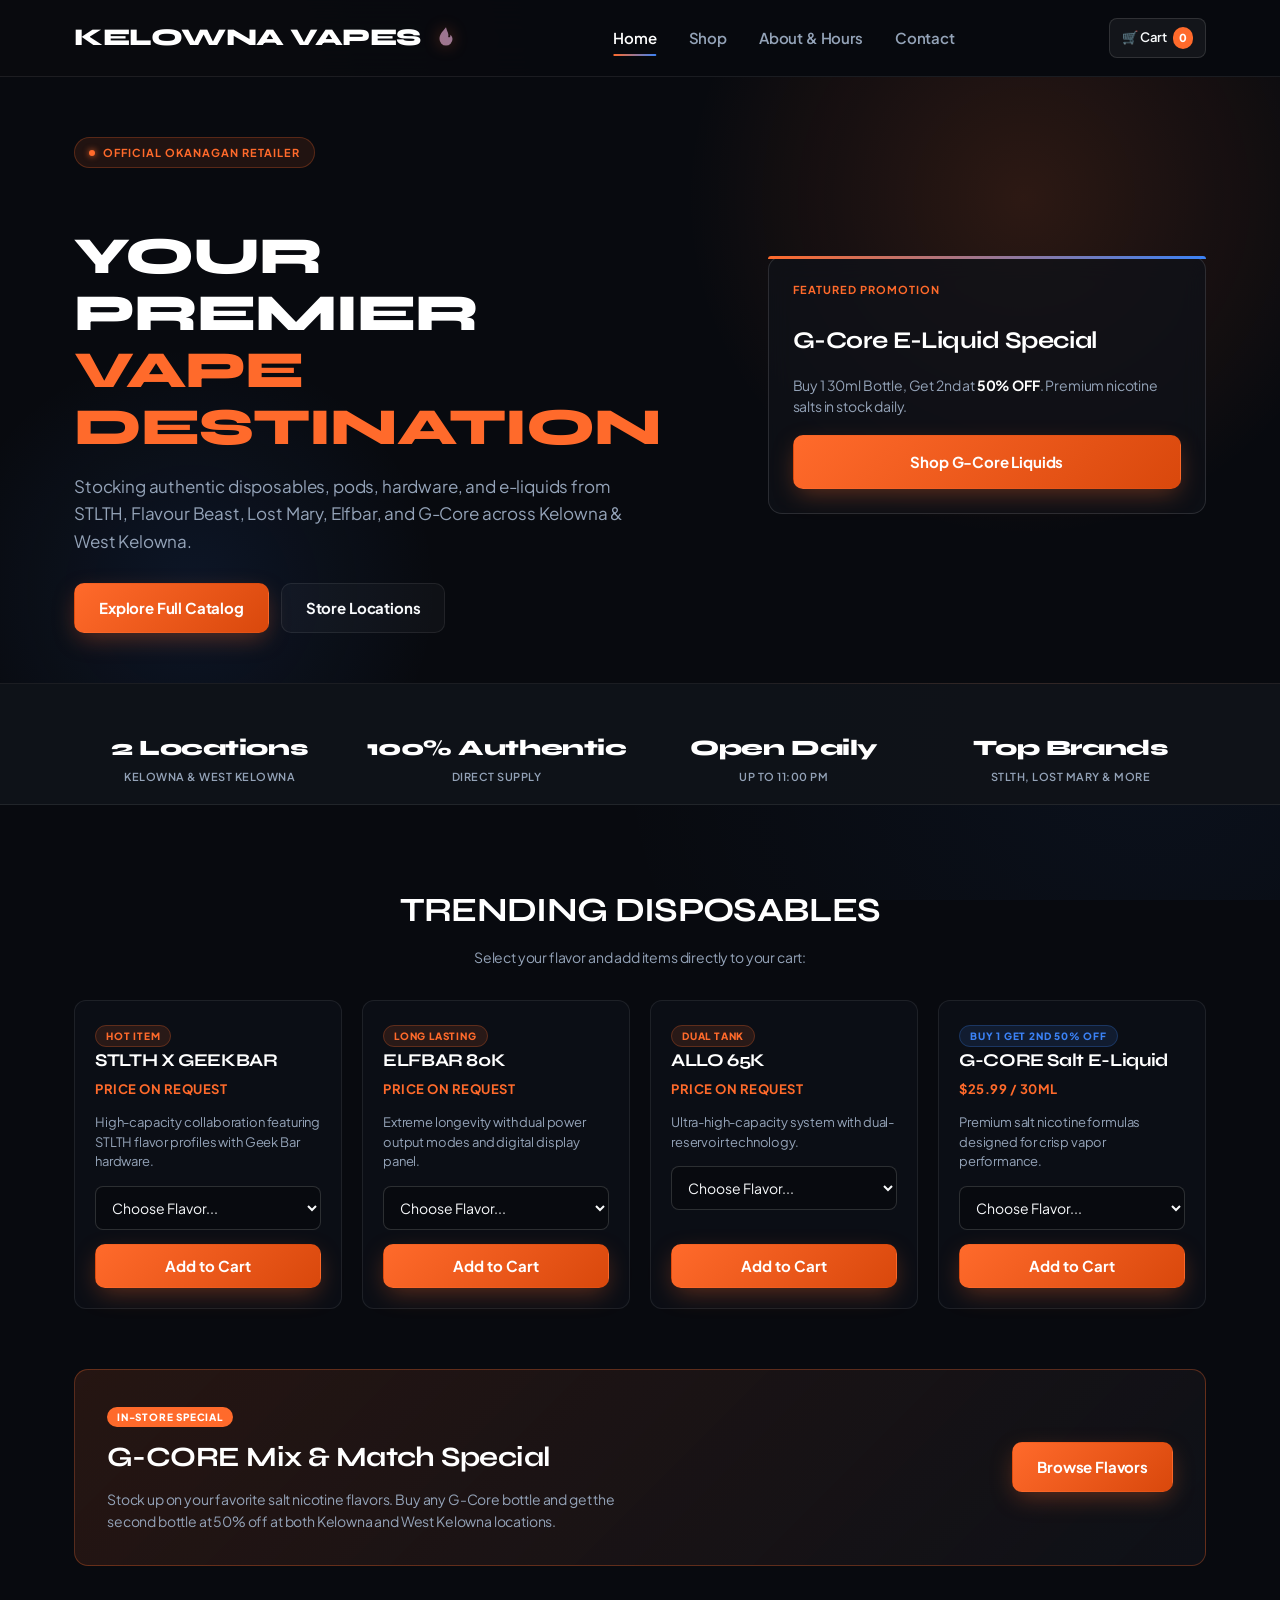
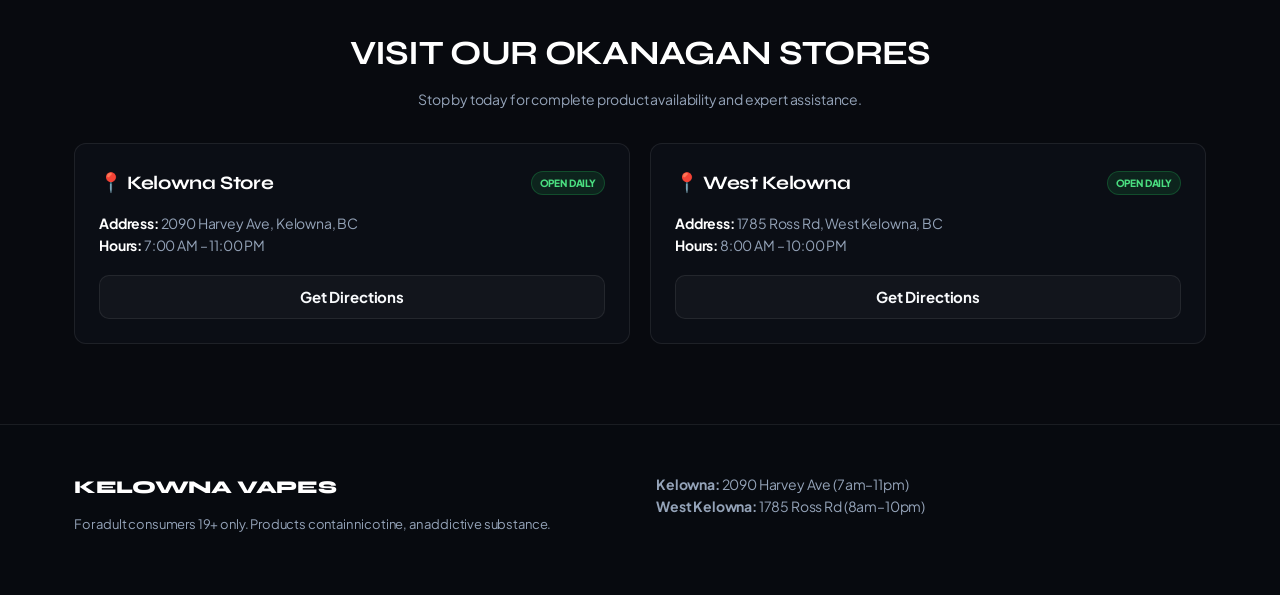
==== commit beef3e15: "Update index.html" ====
--- a/index.html
+++ b/index.html
@@ -7,13 +7,14 @@
 <meta name="description" content="Serving Kelowna and West Kelowna with top brands including STLTH, Flavour Beast, Lost Mary, and G-Core.">
 <link rel="preconnect" href="https://fonts.googleapis.com">
 <link rel="preconnect" href="https://fonts.gstatic.com" crossorigin>
-<link href="https://fonts.googleapis.com/css2?family=Plus+Jakarta+Sans:ital,wght@0,400;0,500;0,600;0,700;0,800;1,400&family=Syne:wght@700;800&display=swap" rel="stylesheet">
+<link href="https://fonts.googleapis.com/css2?family=Plus+Jakarta+Sans:wght@400;500;600;700;800&family=Syne:wght@700;800&display=swap" rel="stylesheet">
 <link rel="stylesheet" href="assets/css/style.css">
 <style>
-  /* Typography Hierarchy Fixes */
+  /* Global Typography Fixes */
   body {
     font-family: 'Plus Jakarta Sans', -apple-system, BlinkMacSystemFont, sans-serif;
     letter-spacing: -0.01em;
+    -webkit-font-smoothing: antialiased;
   }
   
   h1, h2, h3, .wordmark {
@@ -21,13 +22,13 @@
     letter-spacing: -0.02em;
   }
 
-  /* Hero & Visual Glow FX */
+  /* Hero & Background FX */
   .hero-wrapper {
     position: relative;
-    padding: 80px 0 70px;
+    padding: 60px 0 50px;
     background: 
-      radial-gradient(550px circle at 80% 25%, rgba(255, 106, 43, 0.14), transparent 75%),
-      radial-gradient(450px circle at 15% 75%, rgba(59, 130, 246, 0.10), transparent 70%),
+      radial-gradient(450px circle at 80% 20%, rgba(255, 106, 43, 0.15), transparent 75%),
+      radial-gradient(350px circle at 15% 85%, rgba(59, 130, 246, 0.10), transparent 70%),
       #080a0f;
     border-bottom: 1px solid rgba(255, 255, 255, 0.08);
   }
@@ -35,7 +36,7 @@
   .hero-grid {
     display: grid;
     grid-template-columns: 1.2fr 0.8fr;
-    gap: 48px;
+    gap: 36px;
     align-items: center;
   }
 
@@ -45,14 +46,14 @@
     gap: 8px;
     font-size: 11px;
     font-weight: 700;
-    letter-spacing: 1.2px;
+    letter-spacing: 1px;
     text-transform: uppercase;
     color: var(--primary);
     background: rgba(255, 106, 43, 0.1);
     border: 1px solid rgba(255, 106, 43, 0.25);
     padding: 6px 14px;
     border-radius: 20px;
-    margin-bottom: 20px;
+    margin-bottom: 16px;
   }
 
   .pulse-dot {
@@ -64,33 +65,33 @@
   }
 
   .hero-title {
-    font-size: 52px;
+    font-size: clamp(32px, 5vw, 52px);
     line-height: 1.1;
     font-weight: 800;
-    margin-bottom: 20px;
+    margin-bottom: 16px;
     text-transform: uppercase;
   }
 
   .hero-subtitle {
-    font-size: 17px;
+    font-size: clamp(15px, 2vw, 17px);
     color: var(--muted);
     line-height: 1.6;
-    margin-bottom: 32px;
+    margin-bottom: 28px;
     max-width: 580px;
   }
 
   .hero-cta-group {
     display: flex;
-    gap: 14px;
+    gap: 12px;
     flex-wrap: wrap;
   }
 
-  /* Hero Visual Box */
+  /* Hero Visual Card */
   .hero-visual-card {
     background: rgba(15, 18, 25, 0.75);
     border: 1px solid rgba(255, 255, 255, 0.12);
     border-radius: 14px;
-    padding: 28px;
+    padding: 24px;
     backdrop-filter: blur(12px);
     position: relative;
   }
@@ -104,7 +105,7 @@
   }
 
   .visual-card-title {
-    font-size: 12px;
+    font-size: 11px;
     font-weight: 700;
     letter-spacing: 1px;
     text-transform: uppercase;
@@ -113,34 +114,37 @@
   }
 
   .visual-card-heading {
-    font-size: 24px;
-    margin-bottom: 10px;
-  }
-
-  /* Stats / Value Bar */
+    font-size: clamp(20px, 3vw, 24px);
+    margin-bottom: 8px;
+  }
+
+  /* Value / Stats Bar */
   .value-bar {
     background: rgba(15, 18, 25, 0.95);
     border-bottom: 1px solid rgba(255, 255, 255, 0.08);
-    padding: 20px 0;
-  }
+    padding: 18px 0;
+  }
+
   .value-grid {
     display: grid;
-    grid-template-columns: repeat(auto-fit, minmax(180px, 1fr));
-    gap: 20px;
+    grid-template-columns: repeat(4, 1fr);
+    gap: 16px;
     text-align: center;
   }
+
   .value-item h4 {
-    font-size: 22px;
+    font-size: clamp(18px, 2.5vw, 22px);
     font-weight: 800;
     margin-bottom: 2px;
     color: #ffffff;
   }
+
   .value-item p {
-    font-size: 12px;
+    font-size: 11px;
     color: var(--muted);
     margin: 0;
     text-transform: uppercase;
-    letter-spacing: 0.8px;
+    letter-spacing: 0.5px;
     font-weight: 600;
   }
 
@@ -148,27 +152,27 @@
   .section-title-wrap {
     text-align: center;
     max-width: 600px;
-    margin: 0 auto 40px;
+    margin: 0 auto 32px;
   }
 
   .section-title {
-    font-size: 34px;
+    font-size: clamp(26px, 4vw, 34px);
     text-transform: uppercase;
     margin-bottom: 8px;
   }
 
   .product-grid {
     display: grid;
-    grid-template-columns: repeat(auto-fill, minmax(260px, 1fr));
-    gap: 24px;
-    margin-bottom: 70px;
+    grid-template-columns: repeat(auto-fill, minmax(250px, 1fr));
+    gap: 20px;
+    margin-bottom: 60px;
   }
 
   .home-product-card {
     background: rgba(15, 18, 25, 0.65);
     border: 1px solid rgba(255, 255, 255, 0.08);
     border-radius: 12px;
-    padding: 24px;
+    padding: 20px;
     display: flex;
     flex-direction: column;
     justify-content: space-between;
@@ -178,7 +182,7 @@
   .home-product-card:hover {
     border-color: rgba(255, 106, 43, 0.4);
     transform: translateY(-4px);
-    box-shadow: 0 12px 30px rgba(0, 0, 0, 0.4);
+    box-shadow: 0 12px 28px rgba(0, 0, 0, 0.4);
   }
 
   .home-card-badge {
@@ -192,12 +196,12 @@
     border: 1px solid rgba(255, 106, 43, 0.25);
     padding: 4px 10px;
     border-radius: 12px;
-    margin-bottom: 14px;
+    margin-bottom: 12px;
   }
 
   .product-card-title {
-    font-size: 19px;
-    margin: 0 0 6px 0;
+    font-size: 18px;
+    margin: 0 0 4px 0;
   }
 
   .product-price-tag {
@@ -206,19 +210,20 @@
     font-size: 13px;
     text-transform: uppercase;
     letter-spacing: 0.5px;
-    margin-bottom: 12px;
+    margin-bottom: 10px;
   }
 
   .flavor-select {
     width: 100%;
+    height: 44px; /* Touch friendly height for mobile */
     background: rgba(8, 10, 15, 0.9);
     border: 1px solid rgba(255, 255, 255, 0.15);
     color: var(--text);
-    padding: 10px 12px;
-    border-radius: 6px;
+    padding: 0 12px;
+    border-radius: 8px;
     font-family: 'Plus Jakarta Sans', sans-serif;
-    font-size: 13px;
-    margin-bottom: 16px;
+    font-size: 14px;
+    margin-bottom: 14px;
     outline: none;
     cursor: pointer;
   }
@@ -232,44 +237,44 @@
     background: linear-gradient(135deg, rgba(255, 106, 43, 0.12) 0%, rgba(15, 18, 25, 0.85) 100%);
     border: 1px solid rgba(255, 106, 43, 0.3);
     border-radius: 14px;
-    padding: 40px;
-    margin-bottom: 80px;
+    padding: 32px;
+    margin-bottom: 60px;
     display: flex;
     justify-content: space-between;
     align-items: center;
-    gap: 24px;
+    gap: 20px;
     flex-wrap: wrap;
   }
 
   .deal-banner h2 {
-    font-size: 28px;
+    font-size: clamp(22px, 3.5vw, 28px);
     margin: 8px 0;
   }
 
-  /* Location Cards */
+  /* Location Grid */
   .location-grid {
     display: grid;
-    grid-template-columns: repeat(auto-fit, minmax(300px, 1fr));
-    gap: 24px;
-    margin-bottom: 80px;
+    grid-template-columns: repeat(auto-fit, minmax(280px, 1fr));
+    gap: 20px;
+    margin-bottom: 60px;
   }
 
   .store-card {
     background: rgba(15, 18, 25, 0.65);
     border: 1px solid rgba(255, 255, 255, 0.08);
     border-radius: 12px;
-    padding: 28px;
+    padding: 24px;
   }
 
   .store-card-header {
     display: flex;
     justify-content: space-between;
     align-items: center;
-    margin-bottom: 14px;
+    margin-bottom: 12px;
   }
 
   .store-title {
-    font-size: 20px;
+    font-size: 19px;
     margin: 0;
   }
 
@@ -282,34 +287,28 @@
     padding: 3px 8px;
     border-radius: 12px;
     text-transform: uppercase;
-    letter-spacing: 0.5px;
-  }
-
-  /* Header Actions */
+  }
+
+  /* Header & Cart Actions */
   .header-actions {
     display: flex;
     align-items: center;
-    gap: 16px;
+    gap: 12px;
   }
 
   .cart-link {
     display: inline-flex;
     align-items: center;
-    gap: 8px;
+    gap: 6px;
     font-weight: 600;
-    font-size: 14px;
+    font-size: 13px;
     color: var(--text);
     text-decoration: none;
-    padding: 8px 14px;
+    padding: 8px 12px;
     border-radius: 8px;
     background: rgba(255, 255, 255, 0.05);
     border: 1px solid rgba(255, 255, 255, 0.12);
-    transition: all 0.2s ease;
-  }
-
-  .cart-link:hover {
-    border-color: var(--primary);
-    background: rgba(255, 106, 43, 0.1);
+    white-space: nowrap;
   }
 
   .cart-badge {
@@ -317,13 +316,39 @@
     color: #fff;
     font-size: 11px;
     font-weight: 800;
-    padding: 2px 7px;
+    padding: 2px 6px;
     border-radius: 10px;
   }
 
-  @media (max-width: 992px) {
-    .hero-grid { grid-template-columns: 1fr; }
-    .hero-title { font-size: 40px; }
+  /* Mobile Specific Styles */
+  @media (max-width: 768px) {
+    .hero-wrapper {
+      padding: 40px 0 36px;
+    }
+    .hero-grid {
+      grid-template-columns: 1fr;
+      gap: 24px;
+    }
+    .hero-cta-group {
+      flex-direction: column;
+    }
+    .hero-cta-group .btn {
+      width: 100%;
+      text-align: center;
+    }
+    .value-grid {
+      grid-template-columns: repeat(2, 1fr);
+      gap: 16px;
+    }
+    .deal-banner {
+      padding: 24px;
+      flex-direction: column;
+      align-items: flex-start;
+    }
+    .deal-banner .btn {
+      width: 100%;
+      text-align: center;
+    }
   }
 </style>
 </head>
@@ -378,7 +403,7 @@
             Stocking authentic disposables, pods, hardware, and e-liquids from STLTH, Flavour Beast, Lost Mary, Elfbar, and G-Core across Kelowna &amp; West Kelowna.
           </p>
           <div class="hero-cta-group">
-            <a href="shop.html" class="btn btn-primary" style="padding: 12px 28px; font-size: 15px;">Explore Full Catalog</a>
+            <a href="shop.html" class="btn btn-primary" style="padding: 12px 24px; font-size: 15px;">Explore Full Catalog</a>
             <a href="about.html" class="btn btn-outline" style="padding: 12px 24px; font-size: 15px;">Store Locations</a>
           </div>
         </div>
@@ -387,7 +412,7 @@
         <div class="hero-visual-card">
           <div class="visual-card-title">Featured Promotion</div>
           <h3 class="visual-card-heading">G-Core E-Liquid Special</h3>
-          <p style="color: var(--muted); font-size: 14px; line-height: 1.5; margin-bottom: 20px;">
+          <p style="color: var(--muted); font-size: 14px; line-height: 1.5; margin-bottom: 18px;">
             Buy 1 30ml Bottle, Get 2nd at <strong style="color: #fff;">50% OFF</strong>. Premium nicotine salts in stock daily.
           </p>
           <a href="shop.html?category=E-Liquids" class="btn btn-primary" style="width: 100%; text-align: center;">Shop G-Core Liquids</a>
@@ -406,7 +431,7 @@
         </div>
         <div class="value-item">
           <h4>100% Authentic</h4>
-          <p>Direct Manufacturer Supply</p>
+          <p>Direct Supply</p>
         </div>
         <div class="value-item">
           <h4>Open Daily</h4>
@@ -421,10 +446,10 @@
   </section>
 
   <!-- Trending Products Section -->
-  <section class="container" style="padding-top: 70px;">
+  <section class="container" style="padding-top: 50px;">
     <div class="section-title-wrap">
       <h2 class="section-title">Trending Disposables</h2>
-      <p style="color: var(--muted); margin: 0; font-size: 15px;">Select your flavor and add items directly to your cart:</p>
+      <p style="color: var(--muted); margin: 0; font-size: 14px;">Select your flavor and add items directly to your cart:</p>
     </div>
 
     <div class="product-grid">
@@ -435,7 +460,7 @@
           <span class="home-card-badge">HOT ITEM</span>
           <h3 class="product-card-title">STLTH X GEEKBAR</h3>
           <div class="product-price-tag">Price on Request</div>
-          <p style="color: var(--muted); font-size: 13px; line-height: 1.5; margin-bottom: 16px;">High-capacity collaboration featuring STLTH flavor profiles with Geek Bar hardware.</p>
+          <p style="color: var(--muted); font-size: 13px; line-height: 1.5; margin-bottom: 14px;">High-capacity collaboration featuring STLTH flavor profiles with Geek Bar hardware.</p>
           <select class="flavor-select" aria-label="Select Flavor">
             <option value="">Choose Flavor...</option>
             <option>Blueberry Watermelon Ice</option>
@@ -445,7 +470,7 @@
             <option>Strawberry Banana Ice</option>
           </select>
         </div>
-        <button class="btn btn-primary add-to-cart-btn" style="width: 100%;">Add to Cart</button>
+        <button class="btn btn-primary add-to-cart-btn" style="width: 100%; height: 44px;">Add to Cart</button>
       </div>
 
       <!-- ELFBAR 80K -->
@@ -454,7 +479,7 @@
           <span class="home-card-badge">LONG LASTING</span>
           <h3 class="product-card-title">ELFBAR 80K</h3>
           <div class="product-price-tag">Price on Request</div>
-          <p style="color: var(--muted); font-size: 13px; line-height: 1.5; margin-bottom: 16px;">Extreme longevity with dual power output modes and digital display panel.</p>
+          <p style="color: var(--muted); font-size: 13px; line-height: 1.5; margin-bottom: 14px;">Extreme longevity with dual power output modes and digital display panel.</p>
           <select class="flavor-select" aria-label="Select Flavor">
             <option value="">Choose Flavor...</option>
             <option>Blue Razz Ice</option>
@@ -463,7 +488,7 @@
             <option>Watermelon Ice</option>
           </select>
         </div>
-        <button class="btn btn-primary add-to-cart-btn" style="width: 100%;">Add to Cart</button>
+        <button class="btn btn-primary add-to-cart-btn" style="width: 100%; height: 44px;">Add to Cart</button>
       </div>
 
       <!-- ALLO 65K -->
@@ -472,7 +497,7 @@
           <span class="home-card-badge">DUAL TANK</span>
           <h3 class="product-card-title">ALLO 65K</h3>
           <div class="product-price-tag">Price on Request</div>
-          <p style="color: var(--muted); font-size: 13px; line-height: 1.5; margin-bottom: 16px;">Ultra-high-capacity system with dual-reservoir technology.</p>
+          <p style="color: var(--muted); font-size: 13px; line-height: 1.5; margin-bottom: 14px;">Ultra-high-capacity system with dual-reservoir technology.</p>
           <select class="flavor-select" aria-label="Select Flavor">
             <option value="">Choose Flavor...</option>
             <option>Blue Razz</option>
@@ -481,7 +506,7 @@
             <option>Orange Fanta</option>
           </select>
         </div>
-        <button class="btn btn-primary add-to-cart-btn" style="width: 100%;">Add to Cart</button>
+        <button class="btn btn-primary add-to-cart-btn" style="width: 100%; height: 44px;">Add to Cart</button>
       </div>
 
       <!-- G-CORE E-LIQUID -->
@@ -490,7 +515,7 @@
           <span class="home-card-badge" style="color: #3b82f6; background: rgba(59, 130, 246, 0.12); border-color: rgba(59, 130, 246, 0.25);">BUY 1 GET 2ND 50% OFF</span>
           <h3 class="product-card-title">G-CORE Salt E-Liquid</h3>
           <div class="product-price-tag">$25.99 / 30ml</div>
-          <p style="color: var(--muted); font-size: 13px; line-height: 1.5; margin-bottom: 16px;">Premium salt nicotine formulas designed for crisp vapor performance.</p>
+          <p style="color: var(--muted); font-size: 13px; line-height: 1.5; margin-bottom: 14px;">Premium salt nicotine formulas designed for crisp vapor performance.</p>
           <select class="flavor-select" aria-label="Select Flavor">
             <option value="">Choose Flavor...</option>
             <option>Banana Ice</option>
@@ -499,7 +524,7 @@
             <option>Tobacco</option>
           </select>
         </div>
-        <button class="btn btn-primary add-to-cart-btn" style="width: 100%;">Add to Cart</button>
+        <button class="btn btn-primary add-to-cart-btn" style="width: 100%; height: 44px;">Add to Cart</button>
       </div>
 
     </div>
@@ -519,7 +544,7 @@
     <!-- Store Locations Section -->
     <div class="section-title-wrap">
       <h2 class="section-title">Visit Our Okanagan Stores</h2>
-      <p style="color: var(--muted); margin: 0; font-size: 15px;">Stop by today for complete product availability and expert assistance.</p>
+      <p style="color: var(--muted); margin: 0; font-size: 14px;">Stop by today for complete product availability and expert assistance.</p>
     </div>
 
     <div class="location-grid">
@@ -528,11 +553,11 @@
           <h3 class="store-title">📍 Kelowna Store</h3>
           <span class="open-badge">OPEN DAILY</span>
         </div>
-        <p style="color: var(--muted); font-size: 14px; line-height: 1.6; margin-bottom: 20px;">
+        <p style="color: var(--muted); font-size: 14px; line-height: 1.6; margin-bottom: 18px;">
           <strong style="color:#fff;">Address:</strong> 2090 Harvey Ave, Kelowna, BC<br>
           <strong style="color:#fff;">Hours:</strong> 7:00 AM – 11:00 PM
         </p>
-        <a href="about.html" class="btn btn-outline" style="width: 100%; text-align: center;">Get Directions</a>
+        <a href="about.html" class="btn btn-outline" style="width: 100%; text-align: center; height: 44px; display: inline-flex; align-items: center; justify-content: center;">Get Directions</a>
       </div>
 
       <div class="store-card">
@@ -540,11 +565,11 @@
           <h3 class="store-title">📍 West Kelowna</h3>
           <span class="open-badge">OPEN DAILY</span>
         </div>
-        <p style="color: var(--muted); font-size: 14px; line-height: 1.6; margin-bottom: 20px;">
+        <p style="color: var(--muted); font-size: 14px; line-height: 1.6; margin-bottom: 18px;">
           <strong style="color:#fff;">Address:</strong> 1785 Ross Rd, West Kelowna, BC<br>
           <strong style="color:#fff;">Hours:</strong> 8:00 AM – 10:00 PM
         </p>
-        <a href="about.html" class="btn btn-outline" style="width: 100%; text-align: center;">Get Directions</a>
+        <a href="about.html" class="btn btn-outline" style="width: 100%; text-align: center; height: 44px; display: inline-flex; align-items: center; justify-content: center;">Get Directions</a>
       </div>
     </div>
   </section>
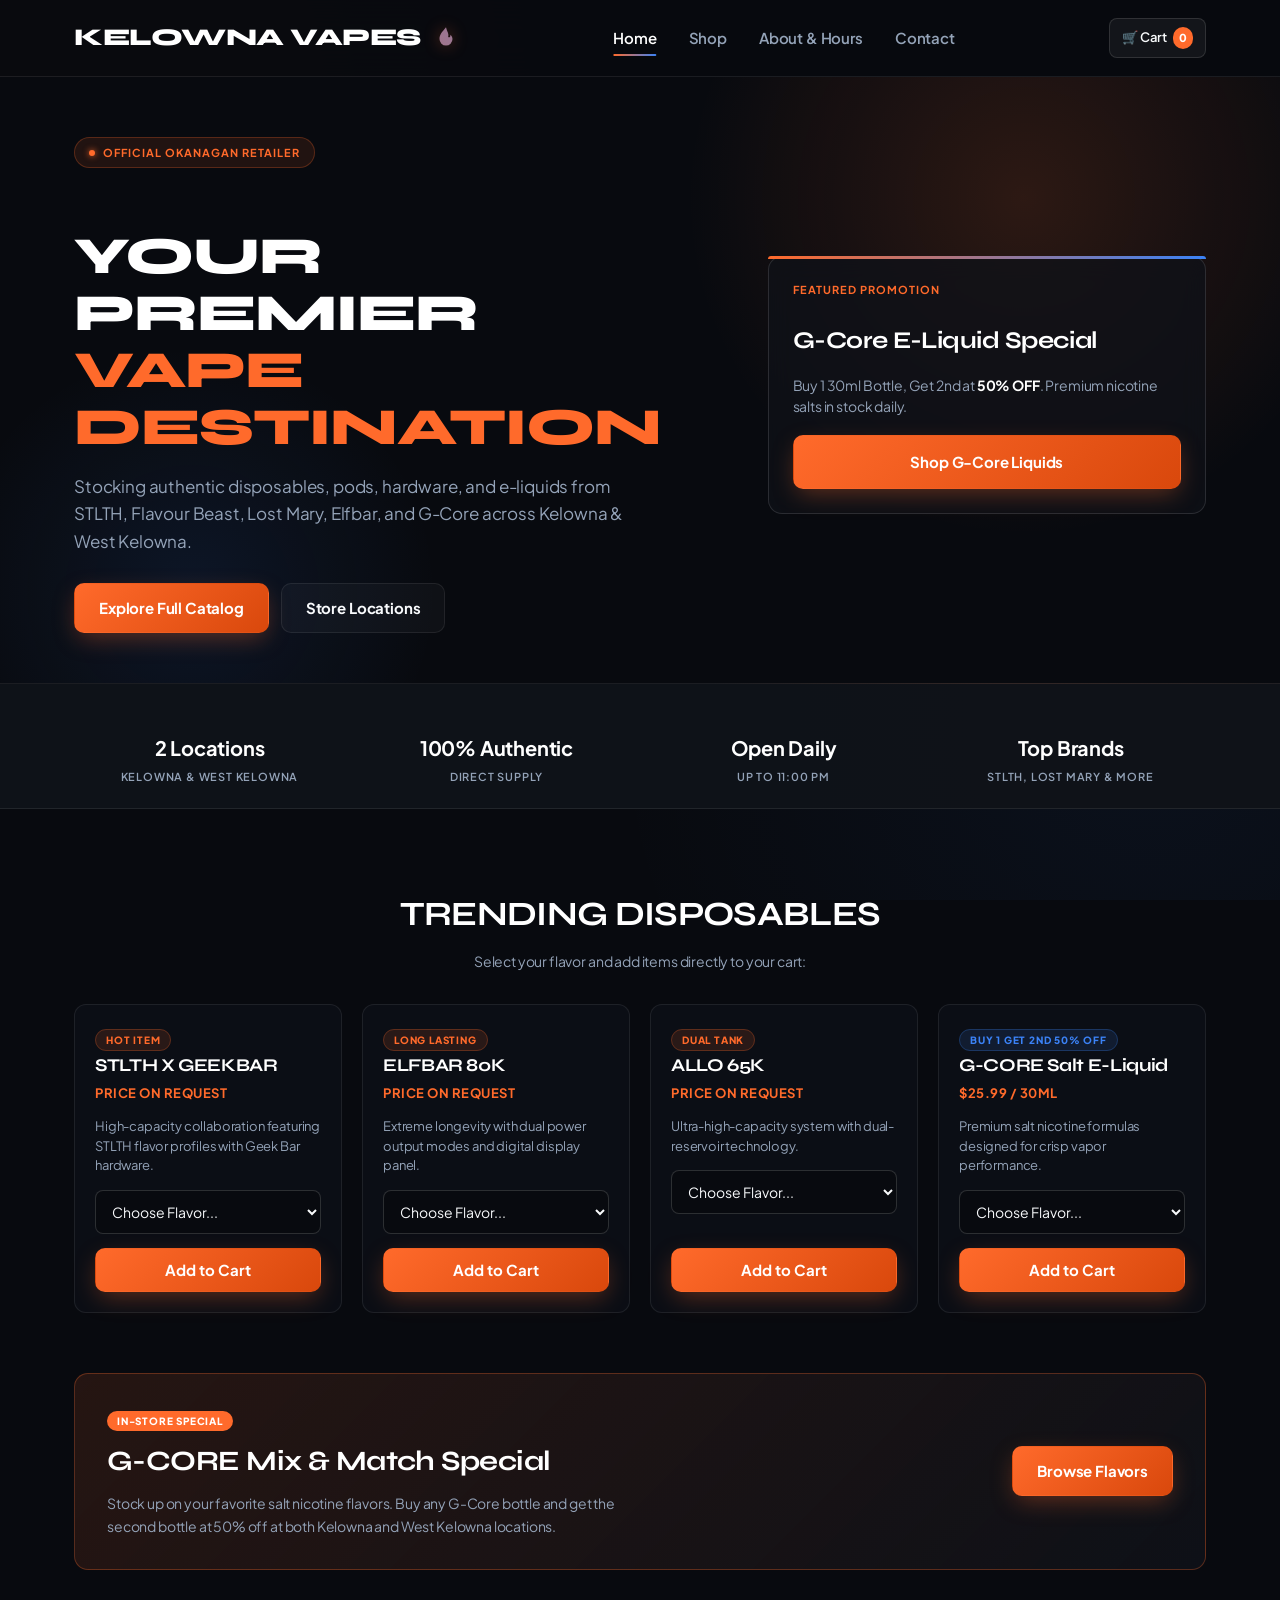
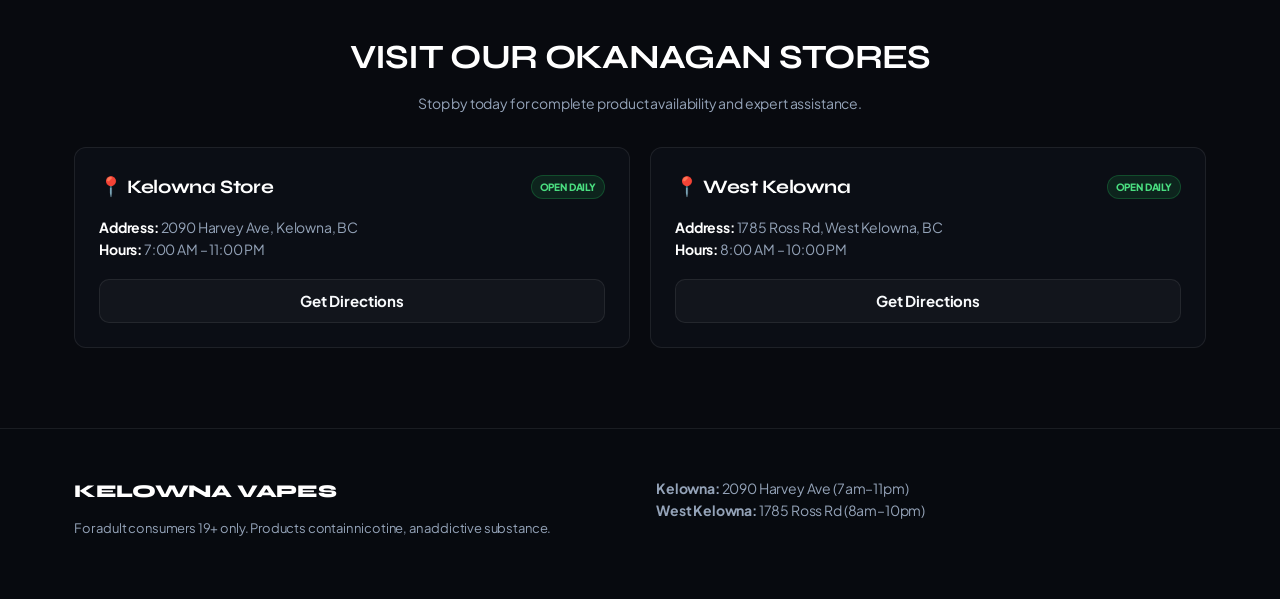
==== commit cba4dd7a: "Update index.html" ====
--- a/index.html
+++ b/index.html
@@ -7,10 +7,10 @@
 <meta name="description" content="Serving Kelowna and West Kelowna with top brands including STLTH, Flavour Beast, Lost Mary, and G-Core.">
 <link rel="preconnect" href="https://fonts.googleapis.com">
 <link rel="preconnect" href="https://fonts.gstatic.com" crossorigin>
-<link href="https://fonts.googleapis.com/css2?family=Plus+Jakarta+Sans:wght@400;500;600;700;800&family=Syne:wght@700;800&display=swap" rel="stylesheet">
+<link href="https://fonts.googleapis.com/css2?family=Plus+Jakarta+Sans:ital,wght@0,400;0,500;0,600;0,700;0,800;1,400&family=Syne:wght@700;800&display=swap" rel="stylesheet">
 <link rel="stylesheet" href="assets/css/style.css">
 <style>
-  /* Global Typography Fixes */
+  /* Global Typography & Reset Fixes */
   body {
     font-family: 'Plus Jakarta Sans', -apple-system, BlinkMacSystemFont, sans-serif;
     letter-spacing: -0.01em;
@@ -22,7 +22,7 @@
     letter-spacing: -0.02em;
   }
 
-  /* Hero & Background FX */
+  /* Hero & Visual FX */
   .hero-wrapper {
     position: relative;
     padding: 60px 0 50px;
@@ -86,7 +86,7 @@
     flex-wrap: wrap;
   }
 
-  /* Hero Visual Card */
+  /* Hero Featured Visual Box */
   .hero-visual-card {
     background: rgba(15, 18, 25, 0.75);
     border: 1px solid rgba(255, 255, 255, 0.12);
@@ -118,11 +118,11 @@
     margin-bottom: 8px;
   }
 
-  /* Value / Stats Bar */
+  /* Value Bar — Fixed Typography & Kerning */
   .value-bar {
     background: rgba(15, 18, 25, 0.95);
     border-bottom: 1px solid rgba(255, 255, 255, 0.08);
-    padding: 18px 0;
+    padding: 22px 0;
   }
 
   .value-grid {
@@ -133,18 +133,22 @@
   }
 
   .value-item h4 {
-    font-size: clamp(18px, 2.5vw, 22px);
-    font-weight: 800;
-    margin-bottom: 2px;
+    font-family: 'Plus Jakarta Sans', -apple-system, BlinkMacSystemFont, sans-serif;
+    font-size: 20px;
+    font-weight: 700;
+    letter-spacing: -0.01em;
+    margin-bottom: 4px;
     color: #ffffff;
+    text-transform: none;
   }
 
   .value-item p {
+    font-family: 'Plus Jakarta Sans', sans-serif;
     font-size: 11px;
     color: var(--muted);
     margin: 0;
     text-transform: uppercase;
-    letter-spacing: 0.5px;
+    letter-spacing: 0.8px;
     font-weight: 600;
   }
 
@@ -215,7 +219,7 @@
 
   .flavor-select {
     width: 100%;
-    height: 44px; /* Touch friendly height for mobile */
+    height: 44px;
     background: rgba(8, 10, 15, 0.9);
     border: 1px solid rgba(255, 255, 255, 0.15);
     color: var(--text);
@@ -320,7 +324,7 @@
     border-radius: 10px;
   }
 
-  /* Mobile Specific Styles */
+  /* Mobile Adjustments */
   @media (max-width: 768px) {
     .hero-wrapper {
       padding: 40px 0 36px;
@@ -338,7 +342,7 @@
     }
     .value-grid {
       grid-template-columns: repeat(2, 1fr);
-      gap: 16px;
+      gap: 20px 12px;
     }
     .deal-banner {
       padding: 24px;
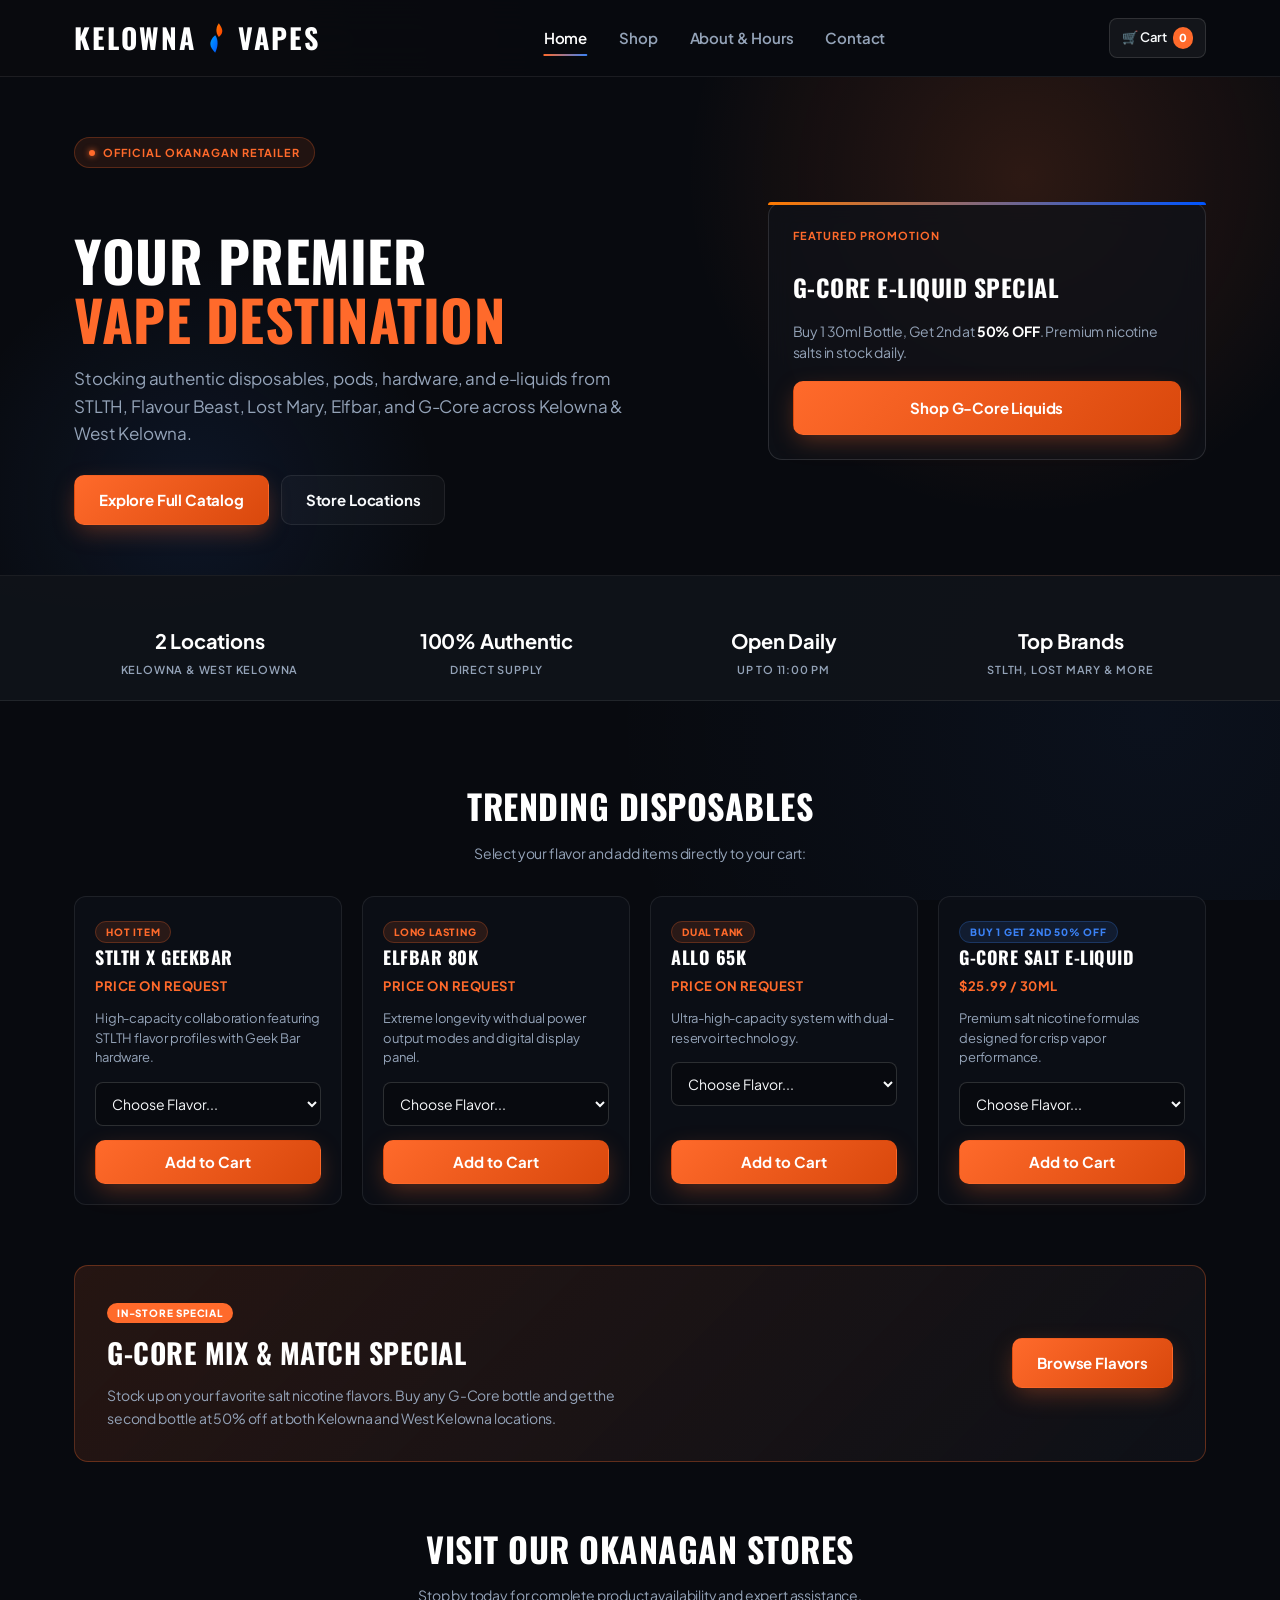
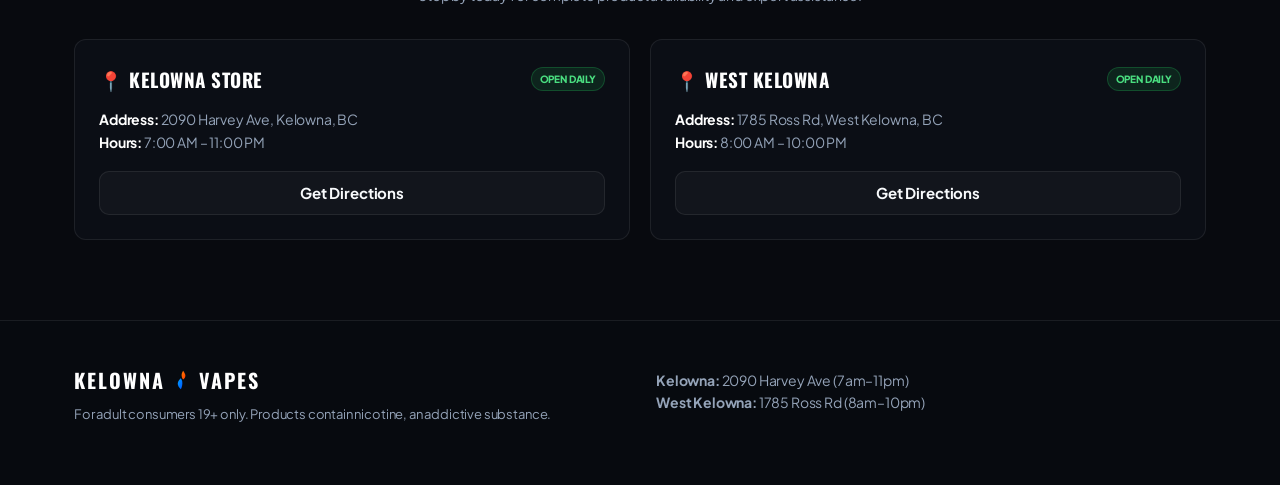
==== commit 1227eace: "Update index.html" ====
--- a/index.html
+++ b/index.html
@@ -7,7 +7,7 @@
 <meta name="description" content="Serving Kelowna and West Kelowna with top brands including STLTH, Flavour Beast, Lost Mary, and G-Core.">
 <link rel="preconnect" href="https://fonts.googleapis.com">
 <link rel="preconnect" href="https://fonts.gstatic.com" crossorigin>
-<link href="https://fonts.googleapis.com/css2?family=Plus+Jakarta+Sans:ital,wght@0,400;0,500;0,600;0,700;0,800;1,400&family=Syne:wght@700;800&display=swap" rel="stylesheet">
+<link href="https://fonts.googleapis.com/css2?family=Oswald:wght@600;700&family=Plus+Jakarta+Sans:ital,wght@0,400;0,500;0,600;0,700;0,800;1,400&display=swap" rel="stylesheet">
 <link rel="stylesheet" href="assets/css/style.css">
 <style>
   /* Global Typography & Reset Fixes */
@@ -17,9 +17,32 @@
     -webkit-font-smoothing: antialiased;
   }
   
-  h1, h2, h3, .wordmark {
-    font-family: 'Syne', sans-serif;
-    letter-spacing: -0.02em;
+  h1, h2, h3 {
+    font-family: 'Oswald', sans-serif;
+    letter-spacing: 0.5px;
+    text-transform: uppercase;
+  }
+
+  /* Official Brand Header & Logo */
+  .brand-wordmark {
+    display: inline-flex;
+    align-items: center;
+    gap: 10px;
+    font-family: 'Oswald', sans-serif;
+    font-size: 28px;
+    font-weight: 700;
+    text-transform: uppercase;
+    letter-spacing: 2px;
+    color: #ffffff;
+    text-decoration: none;
+    line-height: 1;
+  }
+
+  .brand-flame {
+    width: 22px;
+    height: 34px;
+    display: inline-block;
+    flex-shrink: 0;
   }
 
   /* Hero & Visual FX */
@@ -65,11 +88,10 @@
   }
 
   .hero-title {
-    font-size: clamp(32px, 5vw, 52px);
-    line-height: 1.1;
-    font-weight: 800;
+    font-size: clamp(34px, 5.5vw, 56px);
+    line-height: 1.05;
+    font-weight: 700;
     margin-bottom: 16px;
-    text-transform: uppercase;
   }
 
   .hero-subtitle {
@@ -100,7 +122,7 @@
     content: '';
     position: absolute;
     top: -1px; left: -1px; right: -1px; height: 3px;
-    background: linear-gradient(90deg, var(--primary), #3b82f6);
+    background: linear-gradient(90deg, #ff7a00, #0055ff);
     border-radius: 14px 14px 0 0;
   }
 
@@ -118,7 +140,7 @@
     margin-bottom: 8px;
   }
 
-  /* Value Bar — Fixed Typography & Kerning */
+  /* Value Bar — Fixed Typography & Clean Numbers */
   .value-bar {
     background: rgba(15, 18, 25, 0.95);
     border-bottom: 1px solid rgba(255, 255, 255, 0.08);
@@ -161,7 +183,6 @@
 
   .section-title {
     font-size: clamp(26px, 4vw, 34px);
-    text-transform: uppercase;
     margin-bottom: 8px;
   }
 
@@ -326,6 +347,14 @@
 
   /* Mobile Adjustments */
   @media (max-width: 768px) {
+    .brand-wordmark {
+      font-size: 22px;
+      gap: 6px;
+    }
+    .brand-flame {
+      width: 18px;
+      height: 28px;
+    }
     .hero-wrapper {
       padding: 40px 0 36px;
     }
@@ -361,19 +390,35 @@
 <!-- Header -->
 <header class="site-header">
   <div class="container">
-    <a href="index.html" class="wordmark" aria-label="Kelowna Vapes Homepage">
-      Kelowna Vapes
-      <svg class="flame" viewBox="0 0 24 24" fill="none" aria-hidden="true">
-        <defs><linearGradient id="fg1" x1="0" y1="24" x2="24" y2="0"><stop offset="0" stop-color="#ff6a2b"/><stop offset="1" stop-color="#3b82f6"/></linearGradient></defs>
-        <path d="M12 2C9 6 6 8 6 13a6 6 0 0 0 12 0c0-2-1-3-2-4 .3 2-1 3-2 2 1-3-1-5-2-9z" fill="url(#fg1)"/>
+    <a href="index.html" class="brand-wordmark" aria-label="Kelowna Vapes Homepage">
+      <span>KELOWNA</span>
+      <!-- Official Store Dual-Flame SVG Logo -->
+      <svg class="brand-flame" viewBox="0 0 24 36" fill="none" xmlns="http://www.w3.org/2000/svg" aria-hidden="true">
+        <defs>
+          <linearGradient id="topFlame" x1="0%" y1="0%" x2="100%" y2="100%">
+            <stop offset="0%" stop-color="#ff7a00" />
+            <stop offset="100%" stop-color="#ff3e00" />
+          </linearGradient>
+          <linearGradient id="bottomFlame" x1="0%" y1="0%" x2="100%" y2="100%">
+            <stop offset="0%" stop-color="#00a3ff" />
+            <stop offset="100%" stop-color="#0055ff" />
+          </linearGradient>
+        </defs>
+        <!-- Top Orange Curve -->
+        <path d="M 14 2 C 18 8 20 12 14 17 C 10 12 11 6 14 2 Z" fill="url(#topFlame)" />
+        <!-- Bottom Blue Curve -->
+        <path d="M 10 34 C 4 28 2 22 10 15 C 14 20 13 28 10 34 Z" fill="url(#bottomFlame)" />
       </svg>
+      <span>VAPES</span>
     </a>
+
     <nav class="main-nav" id="main-nav">
       <a href="index.html" class="active">Home</a>
       <a href="shop.html">Shop</a>
       <a href="about.html">About &amp; Hours</a>
       <a href="contact.html">Contact</a>
     </nav>
+
     <div class="header-actions">
       <a href="cart.html" class="cart-link">
         🛒 Cart <span class="cart-badge" id="cart-count">0</span>
@@ -583,8 +628,15 @@
 <footer class="site-footer">
   <div class="container">
     <div>
-      <div class="wordmark" style="font-size:18px;">Kelowna Vapes</div>
-      <p class="footer-note">For adult consumers 19+ only. Products contain nicotine, an addictive substance.</p>
+      <div class="brand-wordmark" style="font-size:20px;">
+        <span>KELOWNA</span>
+        <svg class="brand-flame" style="width:14px; height:22px;" viewBox="0 0 24 36" fill="none" aria-hidden="true">
+          <path d="M 14 2 C 18 8 20 12 14 17 C 10 12 11 6 14 2 Z" fill="url(#topFlame)" />
+          <path d="M 10 34 C 4 28 2 22 10 15 C 14 20 13 28 10 34 Z" fill="url(#bottomFlame)" />
+        </svg>
+        <span>VAPES</span>
+      </div>
+      <p class="footer-note" style="margin-top:8px;">For adult consumers 19+ only. Products contain nicotine, an addictive substance.</p>
     </div>
     <div>
       <p style="margin:0; color:var(--muted); font-size:14px; line-height: 1.6;">
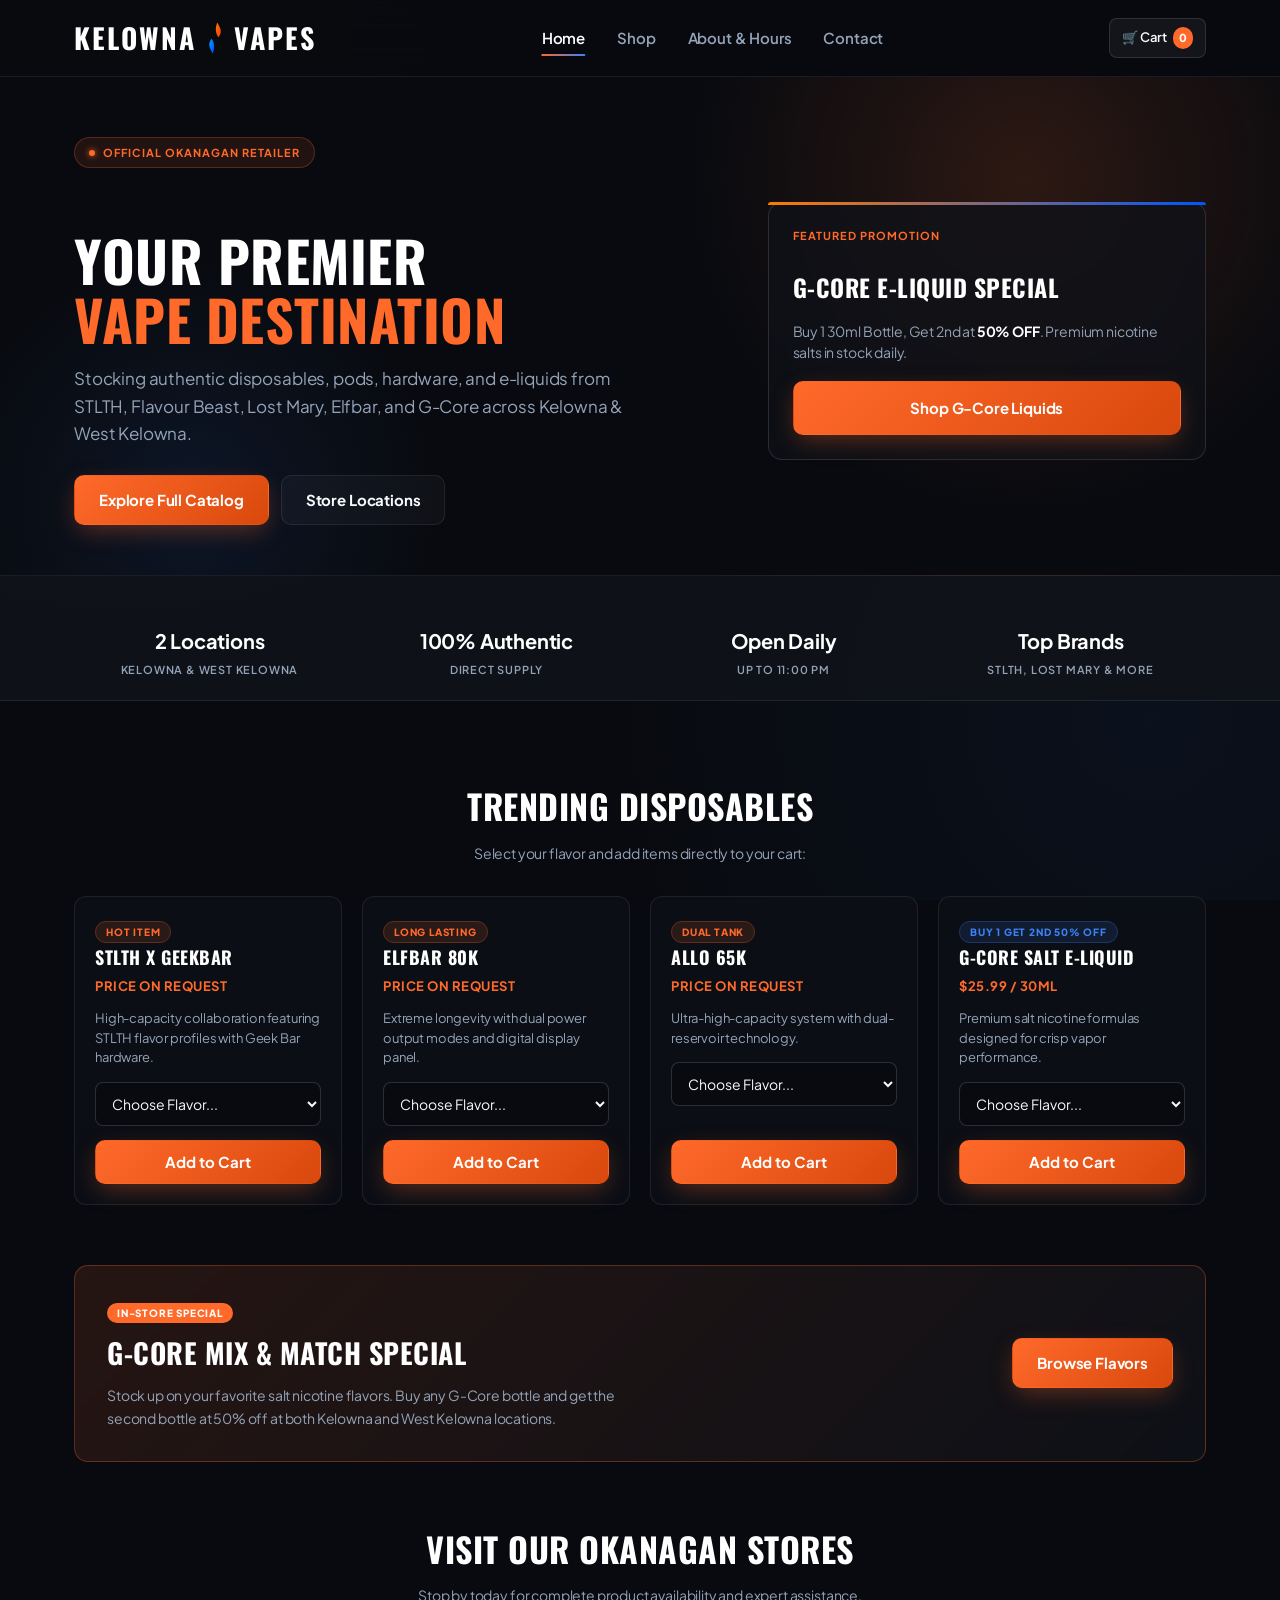
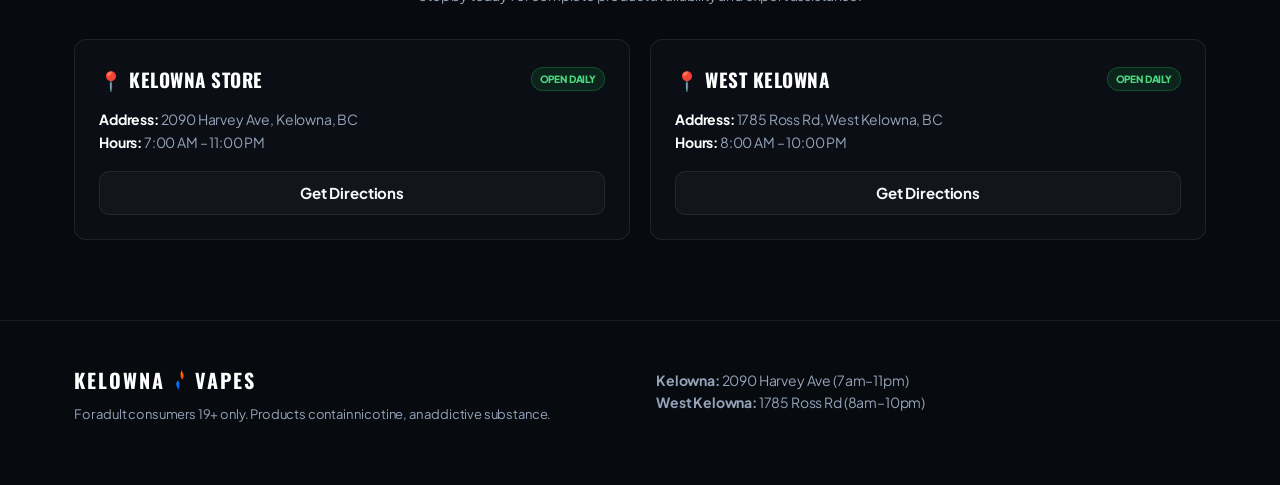
==== commit 5006c4ac: "Update index.html" ====
--- a/index.html
+++ b/index.html
@@ -27,7 +27,7 @@
   .brand-wordmark {
     display: inline-flex;
     align-items: center;
-    gap: 10px;
+    gap: 8px;
     font-family: 'Oswald', sans-serif;
     font-size: 28px;
     font-weight: 700;
@@ -392,22 +392,22 @@
   <div class="container">
     <a href="index.html" class="brand-wordmark" aria-label="Kelowna Vapes Homepage">
       <span>KELOWNA</span>
-      <!-- Official Store Dual-Flame SVG Logo -->
-      <svg class="brand-flame" viewBox="0 0 24 36" fill="none" xmlns="http://www.w3.org/2000/svg" aria-hidden="true">
+      <!-- Corrected Official Flame SVG -->
+      <svg class="brand-flame" viewBox="0 0 100 150" xmlns="http://www.w3.org/2000/svg" aria-hidden="true">
         <defs>
-          <linearGradient id="topFlame" x1="0%" y1="0%" x2="100%" y2="100%">
-            <stop offset="0%" stop-color="#ff7a00" />
-            <stop offset="100%" stop-color="#ff3e00" />
+          <linearGradient id="orangeGrad" x1="0%" y1="0%" x2="100%" y2="100%">
+            <stop offset="0%" stop-color="#FF7A00" />
+            <stop offset="100%" stop-color="#FF3A00" />
           </linearGradient>
-          <linearGradient id="bottomFlame" x1="0%" y1="0%" x2="100%" y2="100%">
-            <stop offset="0%" stop-color="#00a3ff" />
-            <stop offset="100%" stop-color="#0055ff" />
+          <linearGradient id="blueGrad" x1="0%" y1="0%" x2="100%" y2="100%">
+            <stop offset="0%" stop-color="#00A3FF" />
+            <stop offset="100%" stop-color="#0047FF" />
           </linearGradient>
         </defs>
-        <!-- Top Orange Curve -->
-        <path d="M 14 2 C 18 8 20 12 14 17 C 10 12 11 6 14 2 Z" fill="url(#topFlame)" />
-        <!-- Bottom Blue Curve -->
-        <path d="M 10 34 C 4 28 2 22 10 15 C 14 20 13 28 10 34 Z" fill="url(#bottomFlame)" />
+        <!-- Top Flame Component (Orange) -->
+        <path d="M 60 5 C 75 30 85 50 65 72 C 50 50 52 28 60 5 Z" fill="url(#orangeGrad)" />
+        <!-- Bottom Flame Component (Blue) -->
+        <path d="M 40 145 C 25 120 15 100 35 78 C 50 100 48 122 40 145 Z" fill="url(#blueGrad)" />
       </svg>
       <span>VAPES</span>
     </a>
@@ -630,9 +630,9 @@
     <div>
       <div class="brand-wordmark" style="font-size:20px;">
         <span>KELOWNA</span>
-        <svg class="brand-flame" style="width:14px; height:22px;" viewBox="0 0 24 36" fill="none" aria-hidden="true">
-          <path d="M 14 2 C 18 8 20 12 14 17 C 10 12 11 6 14 2 Z" fill="url(#topFlame)" />
-          <path d="M 10 34 C 4 28 2 22 10 15 C 14 20 13 28 10 34 Z" fill="url(#bottomFlame)" />
+        <svg class="brand-flame" style="width:14px; height:22px;" viewBox="0 0 100 150" xmlns="http://www.w3.org/2000/svg" aria-hidden="true">
+          <path d="M 60 5 C 75 30 85 50 65 72 C 50 50 52 28 60 5 Z" fill="url(#orangeGrad)" />
+          <path d="M 40 145 C 25 120 15 100 35 78 C 50 100 48 122 40 145 Z" fill="url(#blueGrad)" />
         </svg>
         <span>VAPES</span>
       </div>
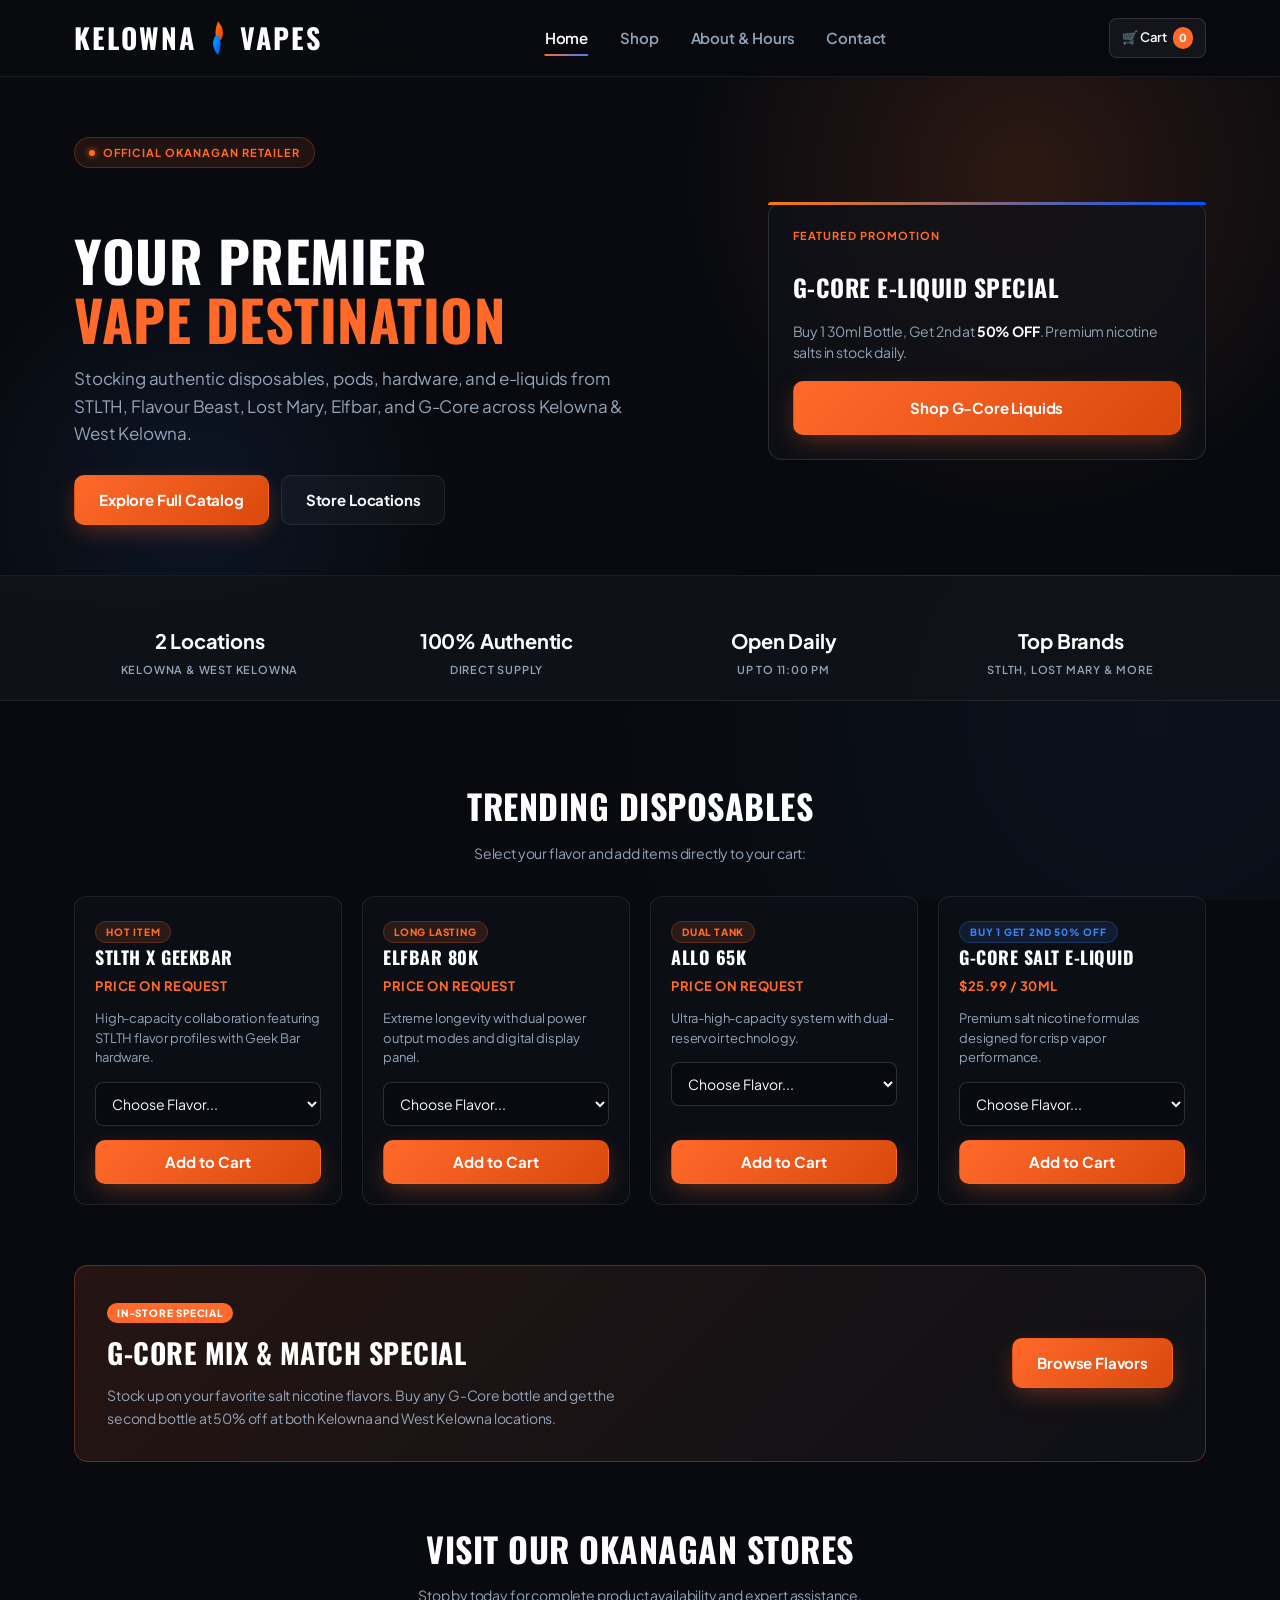
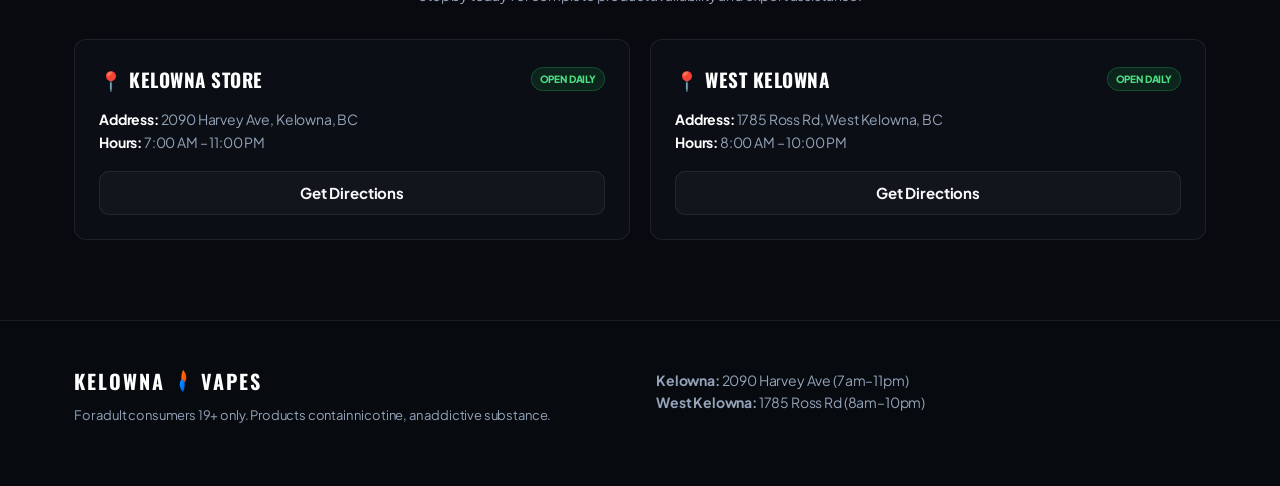
==== commit ecdbaaa0: "Update index.html" ====
--- a/index.html
+++ b/index.html
@@ -27,7 +27,7 @@
   .brand-wordmark {
     display: inline-flex;
     align-items: center;
-    gap: 8px;
+    gap: 10px;
     font-family: 'Oswald', sans-serif;
     font-size: 28px;
     font-weight: 700;
@@ -39,8 +39,8 @@
   }
 
   .brand-flame {
-    width: 22px;
-    height: 34px;
+    width: 24px;
+    height: 36px;
     display: inline-block;
     flex-shrink: 0;
   }
@@ -392,22 +392,22 @@
   <div class="container">
     <a href="index.html" class="brand-wordmark" aria-label="Kelowna Vapes Homepage">
       <span>KELOWNA</span>
-      <!-- Corrected Official Flame SVG -->
-      <svg class="brand-flame" viewBox="0 0 100 150" xmlns="http://www.w3.org/2000/svg" aria-hidden="true">
+      <!-- Header Flame Logo with Unique Gradient IDs -->
+      <svg class="brand-flame" viewBox="0 0 100 160" xmlns="http://www.w3.org/2000/svg" aria-hidden="true">
         <defs>
-          <linearGradient id="orangeGrad" x1="0%" y1="0%" x2="100%" y2="100%">
+          <linearGradient id="hdrOrangeGrad" x1="0%" y1="0%" x2="100%" y2="100%">
             <stop offset="0%" stop-color="#FF7A00" />
-            <stop offset="100%" stop-color="#FF3A00" />
+            <stop offset="100%" stop-color="#FF3E00" />
           </linearGradient>
-          <linearGradient id="blueGrad" x1="0%" y1="0%" x2="100%" y2="100%">
+          <linearGradient id="hdrBlueGrad" x1="0%" y1="0%" x2="100%" y2="100%">
             <stop offset="0%" stop-color="#00A3FF" />
-            <stop offset="100%" stop-color="#0047FF" />
+            <stop offset="100%" stop-color="#0055FF" />
           </linearGradient>
         </defs>
-        <!-- Top Flame Component (Orange) -->
-        <path d="M 60 5 C 75 30 85 50 65 72 C 50 50 52 28 60 5 Z" fill="url(#orangeGrad)" />
-        <!-- Bottom Flame Component (Blue) -->
-        <path d="M 40 145 C 25 120 15 100 35 78 C 50 100 48 122 40 145 Z" fill="url(#blueGrad)" />
+        <!-- Top Orange Flame -->
+        <path d="M 50,5 Q 85,45 65,85 Q 45,100 40,75 Q 35,45 50,5 Z" fill="url(#hdrOrangeGrad)" />
+        <!-- Bottom Blue Flame -->
+        <path d="M 50,155 Q 15,115 35,75 Q 55,60 60,85 Q 65,115 50,155 Z" fill="url(#hdrBlueGrad)" />
       </svg>
       <span>VAPES</span>
     </a>
@@ -630,9 +630,20 @@
     <div>
       <div class="brand-wordmark" style="font-size:20px;">
         <span>KELOWNA</span>
-        <svg class="brand-flame" style="width:14px; height:22px;" viewBox="0 0 100 150" xmlns="http://www.w3.org/2000/svg" aria-hidden="true">
-          <path d="M 60 5 C 75 30 85 50 65 72 C 50 50 52 28 60 5 Z" fill="url(#orangeGrad)" />
-          <path d="M 40 145 C 25 120 15 100 35 78 C 50 100 48 122 40 145 Z" fill="url(#blueGrad)" />
+        <!-- Footer Flame Logo with Unique Gradient IDs -->
+        <svg class="brand-flame" style="width:16px; height:24px;" viewBox="0 0 100 160" xmlns="http://www.w3.org/2000/svg" aria-hidden="true">
+          <defs>
+            <linearGradient id="ftrOrangeGrad" x1="0%" y1="0%" x2="100%" y2="100%">
+              <stop offset="0%" stop-color="#FF7A00" />
+              <stop offset="100%" stop-color="#FF3E00" />
+            </linearGradient>
+            <linearGradient id="ftrBlueGrad" x1="0%" y1="0%" x2="100%" y2="100%">
+              <stop offset="0%" stop-color="#00A3FF" />
+              <stop offset="100%" stop-color="#0055FF" />
+            </linearGradient>
+          </defs>
+          <path d="M 50,5 Q 85,45 65,85 Q 45,100 40,75 Q 35,45 50,5 Z" fill="url(#ftrOrangeGrad)" />
+          <path d="M 50,155 Q 15,115 35,75 Q 55,60 60,85 Q 65,115 50,155 Z" fill="url(#ftrBlueGrad)" />
         </svg>
         <span>VAPES</span>
       </div>
